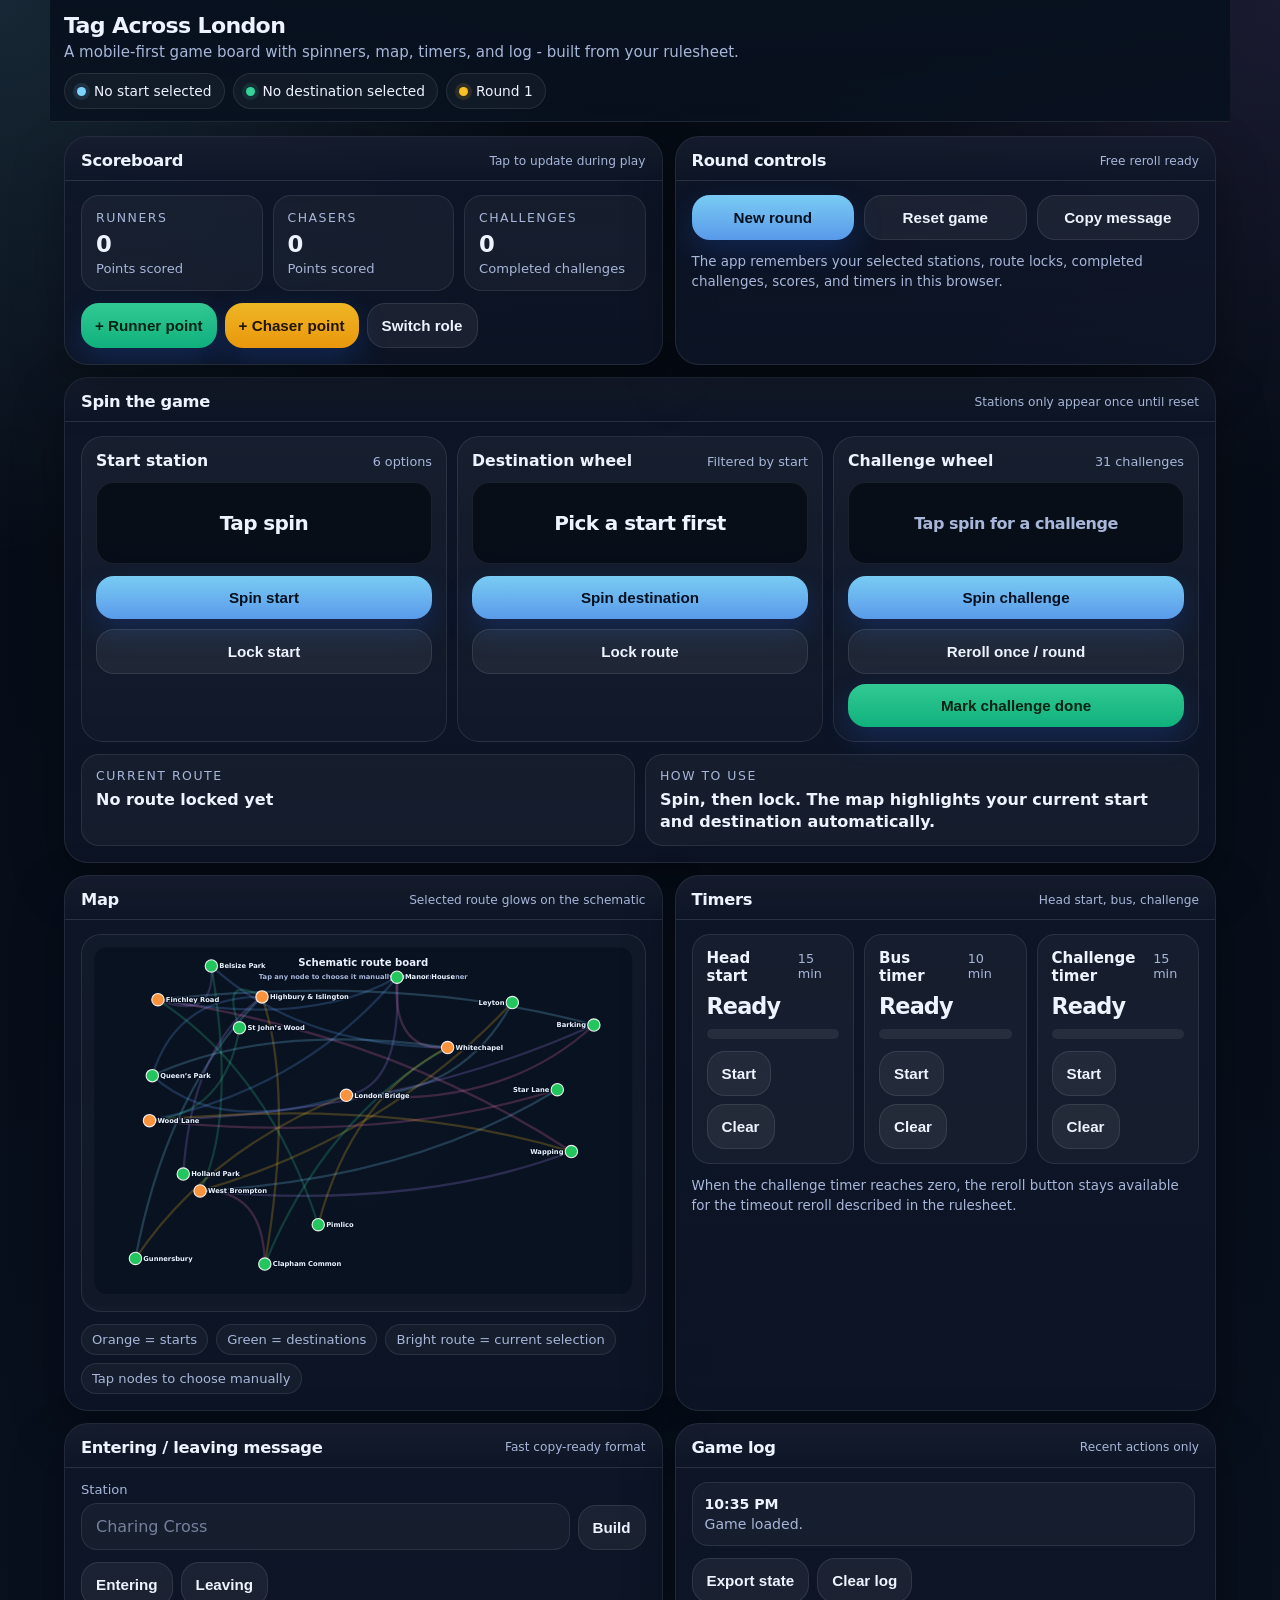
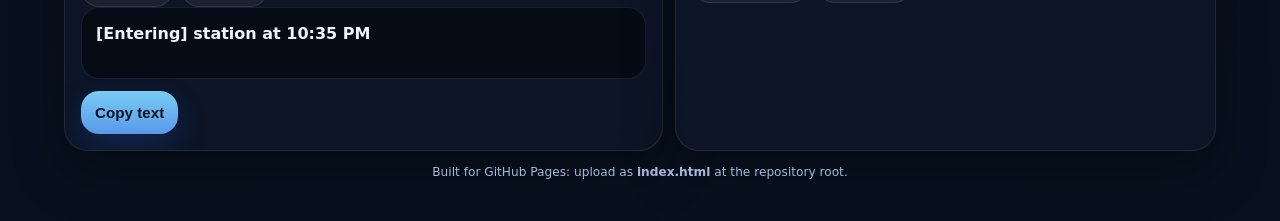
==== index.html @ de394369 "Add files via upload" ====
<!DOCTYPE html>
<html lang="en">
<head>
  <meta charset="UTF-8" />
  <meta name="viewport" content="width=device-width, initial-scale=1, viewport-fit=cover" />
  <meta name="theme-color" content="#0b1220" />
  <link rel="manifest" href="manifest.json" />
  <title>Tag Across London</title>
  <style>
    :root {
      --bg: #08111f;
      --panel: rgba(14, 22, 40, 0.88);
      --panel-2: rgba(18, 29, 52, 0.94);
      --line: rgba(255,255,255,0.09);
      --text: #eef4ff;
      --muted: #a7b6d9;
      --accent: #7dd3fc;
      --accent-2: #a78bfa;
      --good: #34d399;
      --warn: #fbbf24;
      --bad: #fb7185;
      --shadow: 0 20px 50px rgba(0,0,0,0.35);
      --radius: 24px;
    }
    * { box-sizing: border-box; }
    html, body { margin: 0; padding: 0; background:
      radial-gradient(circle at top left, rgba(125,211,252,0.14), transparent 25%),
      radial-gradient(circle at top right, rgba(167,139,250,0.12), transparent 22%),
      linear-gradient(180deg, #060b14 0%, #08111f 100%);
      color: var(--text); font-family: Inter, ui-sans-serif, system-ui, -apple-system, BlinkMacSystemFont, "Segoe UI", sans-serif;
      min-height: 100%; }
    body { -webkit-font-smoothing: antialiased; text-rendering: optimizeLegibility; }
    .wrap { max-width: 1180px; margin: 0 auto; padding: 16px 14px 42px; }
    .hero {
      position: sticky; top: 0; z-index: 30;
      margin: -16px -14px 14px; padding: 14px 14px 12px;
      background: linear-gradient(180deg, rgba(8,17,31,0.98) 0%, rgba(8,17,31,0.9) 100%);
      backdrop-filter: blur(18px);
      border-bottom: 1px solid var(--line);
    }
    .titleRow { display: flex; align-items: flex-start; justify-content: space-between; gap: 12px; }
    h1 { margin: 0; font-size: 1.38rem; line-height: 1.05; letter-spacing: -0.03em; }
    .sub { margin: 6px 0 0; color: var(--muted); font-size: 0.94rem; }
    .pillRow { display: flex; gap: 8px; flex-wrap: wrap; margin-top: 12px; }
    .pill {
      display: inline-flex; align-items: center; gap: 8px; padding: 9px 12px;
      border: 1px solid var(--line); border-radius: 999px; background: rgba(255,255,255,0.04);
      color: var(--text); font-size: 0.86rem;
    }
    .dot { width: 9px; height: 9px; border-radius: 50%; background: var(--accent); box-shadow: 0 0 0 4px rgba(125,211,252,0.12); }
    .gridTop { display: grid; grid-template-columns: 1.05fr 0.95fr; gap: 12px; margin-bottom: 12px; }
    @media (max-width: 900px) { .gridTop, .gridMain { grid-template-columns: 1fr; } .hero { position: relative; } }
    .card {
      border: 1px solid var(--line); background: linear-gradient(180deg, rgba(14,22,40,0.92), rgba(14,22,40,0.78));
      box-shadow: var(--shadow); border-radius: var(--radius); overflow: hidden;
    }
    .cardHead {
      padding: 14px 16px 10px; border-bottom: 1px solid var(--line);
      display: flex; align-items: center; justify-content: space-between; gap: 10px;
      background: linear-gradient(180deg, rgba(255,255,255,0.03), transparent);
    }
    .cardHead h2 { margin: 0; font-size: 1.02rem; letter-spacing: -0.02em; }
    .cardBody { padding: 14px 16px 16px; }
    .stats { display: grid; grid-template-columns: repeat(3, 1fr); gap: 10px; }
    .stat {
      padding: 14px; border-radius: 18px; background: rgba(255,255,255,0.04); border: 1px solid var(--line);
    }
    .stat .label { color: var(--muted); font-size: 0.78rem; text-transform: uppercase; letter-spacing: 0.12em; }
    .stat .value { font-size: 1.42rem; font-weight: 800; margin-top: 6px; letter-spacing: -0.03em; }
    .stat .small { margin-top: 4px; color: var(--muted); font-size: 0.82rem; }
    .controls { display: grid; grid-template-columns: repeat(3, 1fr); gap: 10px; }
    @media (max-width: 650px) { .controls, .stats { grid-template-columns: 1fr; } }
    .btn {
      appearance: none; border: 0; border-radius: 18px; padding: 13px 14px; cursor: pointer;
      background: linear-gradient(180deg, rgba(125,211,252,0.96), rgba(96,165,250,0.92));
      color: #04101f; font-weight: 800; font-size: 0.95rem; box-shadow: 0 12px 30px rgba(37,99,235,0.22);
    }
    .btn.secondary { background: rgba(255,255,255,0.06); color: var(--text); border: 1px solid var(--line); box-shadow: none; }
    .btn.good { background: linear-gradient(180deg, rgba(52,211,153,0.95), rgba(16,185,129,0.95)); color: #022215; }
    .btn.warn { background: linear-gradient(180deg, rgba(251,191,36,0.95), rgba(245,158,11,0.95)); color: #221500; }
    .btn:disabled { opacity: 0.48; cursor: not-allowed; }
    .spinGrid { display: grid; grid-template-columns: repeat(3, 1fr); gap: 10px; }
    @media (max-width: 950px) { .spinGrid { grid-template-columns: 1fr; } }
    .spinBox {
      border-radius: 22px; padding: 14px; background: linear-gradient(180deg, rgba(255,255,255,0.045), rgba(255,255,255,0.02));
      border: 1px solid var(--line); min-height: 214px; display: flex; flex-direction: column; gap: 12px;
    }
    .spinHeader { display: flex; justify-content: space-between; align-items: baseline; gap: 10px; }
    .spinHeader strong { font-size: 0.98rem; }
    .spinHeader span { color: var(--muted); font-size: 0.8rem; }
    .result {
      min-height: 82px; display: flex; align-items: center; justify-content: center; text-align: center; padding: 18px 12px;
      border-radius: 18px; background: rgba(6,11,20,0.82); border: 1px solid rgba(255,255,255,0.08);
      font-size: 1.25rem; font-weight: 900; letter-spacing: -0.03em;
    }
    .result.small { font-size: 1rem; font-weight: 700; color: var(--muted); }
    .stack { display: grid; gap: 10px; }
    .mini { font-size: 0.84rem; color: var(--muted); line-height: 1.45; }
    .mapWrap {
      overflow: auto; border-radius: 20px; border: 1px solid var(--line);
      background: radial-gradient(circle at center, rgba(125,211,252,0.08), transparent 45%), rgba(255,255,255,0.03);
    }
    .mapInner { min-width: 100%; width: 100%; }
    .legend { display: flex; flex-wrap: wrap; gap: 8px; margin-top: 12px; }
    .legend .tag { padding: 7px 10px; border-radius: 999px; border: 1px solid var(--line); background: rgba(255,255,255,0.04); font-size: 0.82rem; color: var(--muted); }
    .routeInfo {
      display: grid; grid-template-columns: 1fr 1fr; gap: 10px; margin-top: 12px;
    }
    .routeCard {
      padding: 13px 14px; border-radius: 18px; background: rgba(255,255,255,0.04); border: 1px solid var(--line);
    }
    .routeCard .label { color: var(--muted); font-size: 0.78rem; text-transform: uppercase; letter-spacing: 0.12em; }
    .routeCard .value { margin-top: 6px; font-size: 1rem; font-weight: 750; line-height: 1.35; }
    .timerGrid { display: grid; grid-template-columns: repeat(3, 1fr); gap: 10px; }
    @media (max-width: 720px) { .timerGrid { grid-template-columns: 1fr; } .routeInfo { grid-template-columns: 1fr; } }
    .timer {
      padding: 14px; border-radius: 18px; border: 1px solid var(--line); background: rgba(255,255,255,0.04);
    }
    .timer .name { display: flex; justify-content: space-between; gap: 8px; align-items: baseline; }
    .timer .name strong { font-size: 0.94rem; }
    .timer .name span { color: var(--muted); font-size: 0.8rem; }
    .time { margin-top: 8px; font-size: 1.4rem; font-weight: 900; letter-spacing: -0.04em; }
    .bar { margin-top: 10px; height: 10px; border-radius: 999px; background: rgba(255,255,255,0.07); overflow: hidden; }
    .bar > i { display: block; height: 100%; width: 0%; background: linear-gradient(90deg, var(--accent), var(--accent-2)); border-radius: 999px; }
    .formRow { display: grid; grid-template-columns: 1fr auto; gap: 8px; align-items: end; }
    .field { display: grid; gap: 6px; }
    .field label { color: var(--muted); font-size: 0.82rem; }
    input, select {
      width: 100%; border-radius: 16px; border: 1px solid var(--line); background: rgba(255,255,255,0.04); color: var(--text);
      padding: 13px 14px; font: inherit; outline: none;
    }
    input::placeholder { color: rgba(167,182,217,0.65); }
    .msgBox {
      border-radius: 18px; background: rgba(6,11,20,0.82); border: 1px solid rgba(255,255,255,0.08);
      padding: 14px; min-height: 72px; font-weight: 700; line-height: 1.5;
    }
    .log {
      display: grid; gap: 8px; max-height: 280px; overflow: auto; padding-right: 4px;
    }
    .logItem {
      border-radius: 16px; background: rgba(255,255,255,0.04); border: 1px solid var(--line); padding: 11px 12px;
      color: var(--muted); font-size: 0.88rem; line-height: 1.45;
    }
    .logItem strong { color: var(--text); }
    .footerBtns { display:flex; gap: 8px; flex-wrap: wrap; margin-top: 12px; }
    .tiny { font-size: 0.76rem; color: var(--muted); }
    .shake { animation: shake 0.3s ease; }
    @keyframes shake {
      0% { transform: translateX(0); }
      25% { transform: translateX(-3px); }
      50% { transform: translateX(3px); }
      75% { transform: translateX(-2px); }
      100% { transform: translateX(0); }
    }
    .pulse { animation: pulse 1s ease-in-out infinite; }
    @keyframes pulse {
      0%,100% { filter: brightness(1); }
      50% { filter: brightness(1.18); }
    }
    .routesvg text { font-size: 12px; font-weight: 800; fill: #eaf2ff; paint-order: stroke; stroke: rgba(8,17,31,0.9); stroke-width: 4px; }
    .routesvg .route { fill: none; stroke-width: 4; stroke-linecap: round; opacity: 0.22; }
    .routesvg .route.active { opacity: 1; stroke-width: 7; }
    .routesvg .node { stroke: rgba(255,255,255,0.9); stroke-width: 2; }
    .routesvg .node.start { fill: #fb923c; }
    .routesvg .node.dest { fill: #22c55e; }
    .routesvg .node.selected { stroke: #fff; stroke-width: 4; }
    .routesvg .titleBand { fill: rgba(8,17,31,0.85); }
  </style>
</head>
<body>
  <div class="wrap">
    <header class="hero">
      <div class="titleRow">
        <div>
          <h1>Tag Across London</h1>
          <p class="sub">A mobile-first game board with spinners, map, timers, and log - built from your rulesheet.</p>
        </div>
        <button class="btn secondary" id="installBtn" style="display:none;">Install</button>
      </div>
      <div class="pillRow">
        <div class="pill"><span class="dot"></span><span id="pillStart">No start selected</span></div>
        <div class="pill"><span class="dot" style="background: var(--good); box-shadow: 0 0 0 4px rgba(52,211,153,0.12);"></span><span id="pillDest">No destination selected</span></div>
        <div class="pill"><span class="dot" style="background: var(--warn); box-shadow: 0 0 0 4px rgba(251,191,36,0.12);"></span><span id="pillRound">Round 1</span></div>
      </div>
    </header>

    <section class="gridTop">
      <div class="card">
        <div class="cardHead">
          <h2>Scoreboard</h2>
          <span class="tiny">Tap to update during play</span>
        </div>
        <div class="cardBody">
          <div class="stats">
            <div class="stat">
              <div class="label">Runners</div>
              <div class="value" id="runnersScore">0</div>
              <div class="small">Points scored</div>
            </div>
            <div class="stat">
              <div class="label">Chasers</div>
              <div class="value" id="chasersScore">0</div>
              <div class="small">Points scored</div>
            </div>
            <div class="stat">
              <div class="label">Challenges</div>
              <div class="value" id="challengeCount">0</div>
              <div class="small">Completed challenges</div>
            </div>
          </div>
          <div class="footerBtns">
            <button class="btn good" onclick="addPoint('runners')">+ Runner point</button>
            <button class="btn warn" onclick="addPoint('chasers')">+ Chaser point</button>
            <button class="btn secondary" onclick="toggleRole()">Switch role</button>
          </div>
        </div>
      </div>

      <div class="card">
        <div class="cardHead">
          <h2>Round controls</h2>
          <span class="tiny" id="rerollBadge">Free reroll ready</span>
        </div>
        <div class="cardBody">
          <div class="controls">
            <button class="btn" onclick="newRound()">New round</button>
            <button class="btn secondary" onclick="resetGame()">Reset game</button>
            <button class="btn secondary" onclick="copyMessages()">Copy message</button>
          </div>
          <p class="mini" style="margin:12px 0 0;">The app remembers your selected stations, route locks, completed challenges, scores, and timers in this browser.</p>
        </div>
      </div>
    </section>

    <section class="card" style="margin-bottom:12px;">
      <div class="cardHead">
        <h2>Spin the game</h2>
        <span class="tiny">Stations only appear once until reset</span>
      </div>
      <div class="cardBody">
        <div class="spinGrid">
          <div class="spinBox">
            <div class="spinHeader"><strong>Start station</strong><span>6 options</span></div>
            <div class="result" id="startResult">Tap spin</div>
            <div class="stack">
              <button class="btn" onclick="spinStart()">Spin start</button>
              <button class="btn secondary" onclick="lockStart()">Lock start</button>
            </div>
          </div>
          <div class="spinBox">
            <div class="spinHeader"><strong>Destination wheel</strong><span>Filtered by start</span></div>
            <div class="result" id="destResult">Pick a start first</div>
            <div class="stack">
              <button class="btn" onclick="spinDestination()">Spin destination</button>
              <button class="btn secondary" onclick="lockRoute()">Lock route</button>
            </div>
          </div>
          <div class="spinBox">
            <div class="spinHeader"><strong>Challenge wheel</strong><span>31 challenges</span></div>
            <div class="result small" id="challengeResult">Tap spin for a challenge</div>
            <div class="stack">
              <button class="btn" onclick="spinChallenge()">Spin challenge</button>
              <button class="btn secondary" onclick="rerollChallenge()">Reroll once / round</button>
              <button class="btn good" onclick="completeChallenge()">Mark challenge done</button>
            </div>
          </div>
        </div>
        <div class="routeInfo">
          <div class="routeCard">
            <div class="label">Current route</div>
            <div class="value" id="routeSummary">No route locked yet</div>
          </div>
          <div class="routeCard">
            <div class="label">How to use</div>
            <div class="value">Spin, then lock. The map highlights your current start and destination automatically.</div>
          </div>
        </div>
      </div>
    </section>

    <section class="gridTop gridMain">
      <div class="card">
        <div class="cardHead">
          <h2>Map</h2>
          <span class="tiny">Selected route glows on the schematic</span>
        </div>
        <div class="cardBody">
          <div class="mapWrap">
            <div class="mapInner">
              <svg class="routesvg" id="mapSvg" viewBox="0 0 1000 660" width="100%" height="auto" role="img" aria-label="Schematic route map"></svg>
            </div>
          </div>
          <div class="legend">
            <div class="tag">Orange = starts</div>
            <div class="tag">Green = destinations</div>
            <div class="tag">Bright route = current selection</div>
            <div class="tag">Tap nodes to choose manually</div>
          </div>
        </div>
      </div>

      <div class="card">
        <div class="cardHead">
          <h2>Timers</h2>
          <span class="tiny">Head start, bus, challenge</span>
        </div>
        <div class="cardBody">
          <div class="timerGrid">
            <div class="timer">
              <div class="name"><strong>Head start</strong><span>15 min</span></div>
              <div class="time" id="headTimer">Ready</div>
              <div class="bar"><i id="headBar"></i></div>
              <div class="footerBtns">
                <button class="btn secondary" onclick="startTimer('head', 15)">Start</button>
                <button class="btn secondary" onclick="clearTimer('head')">Clear</button>
              </div>
            </div>
            <div class="timer">
              <div class="name"><strong>Bus timer</strong><span>10 min</span></div>
              <div class="time" id="busTimer">Ready</div>
              <div class="bar"><i id="busBar"></i></div>
              <div class="footerBtns">
                <button class="btn secondary" onclick="startTimer('bus', 10)">Start</button>
                <button class="btn secondary" onclick="clearTimer('bus')">Clear</button>
              </div>
            </div>
            <div class="timer">
              <div class="name"><strong>Challenge timer</strong><span>15 min</span></div>
              <div class="time" id="challengeTimer">Ready</div>
              <div class="bar"><i id="challengeBar"></i></div>
              <div class="footerBtns">
                <button class="btn secondary" onclick="startTimer('challenge', 15)">Start</button>
                <button class="btn secondary" onclick="clearTimer('challenge')">Clear</button>
              </div>
            </div>
          </div>
          <p class="mini" style="margin:12px 0 0;">When the challenge timer reaches zero, the reroll button stays available for the timeout reroll described in the rulesheet.</p>
        </div>
      </div>
    </section>

    <section class="gridTop gridMain">
      <div class="card">
        <div class="cardHead">
          <h2>Entering / leaving message</h2>
          <span class="tiny">Fast copy-ready format</span>
        </div>
        <div class="cardBody">
          <div class="formRow">
            <div class="field">
              <label for="msgStation">Station</label>
              <input id="msgStation" list="stationList" placeholder="Charing Cross" />
            </div>
            <button class="btn secondary" onclick="buildMessage()">Build</button>
          </div>
          <datalist id="stationList"><option value="Finchley Road"></option><option value="Highbury & Islington"></option><option value="London Bridge"></option><option value="West Brompton"></option><option value="Whitechapel"></option><option value="Wood Lane"></option><option value="Barking"></option><option value="Belsize Park"></option><option value="Clapham Common"></option><option value="Gunnersbury"></option><option value="Holland Park"></option><option value="Leyton"></option><option value="Manor House"></option><option value="Pimlico"></option><option value="Queen’s Park"></option><option value="St John’s Wood"></option><option value="Star Lane"></option><option value="Wapping"></option></datalist>
          <div class="footerBtns">
            <button class="btn secondary" onclick="setMsgMode('Entering')">Entering</button>
            <button class="btn secondary" onclick="setMsgMode('Leaving')">Leaving</button>
          </div>
          <div class="msgBox" id="messagePreview">[Entering/Leaving] [station] at [time]</div>
          <div class="footerBtns">
            <button class="btn" onclick="copyMessageText()">Copy text</button>
          </div>
        </div>
      </div>

      <div class="card">
        <div class="cardHead">
          <h2>Game log</h2>
          <span class="tiny">Recent actions only</span>
        </div>
        <div class="cardBody">
          <div class="log" id="log"></div>
          <div class="footerBtns">
            <button class="btn secondary" onclick="exportState()">Export state</button>
            <button class="btn secondary" onclick="clearLog()">Clear log</button>
          </div>
        </div>
      </div>
    </section>

    <p class="tiny" style="margin:14px 4px 0; text-align:center;">Built for GitHub Pages: upload as <strong>index.html</strong> at the repository root.</p>
  </div>

  <script>
    const STARTS = ["Finchley Road", "Highbury & Islington", "London Bridge", "West Brompton", "Whitechapel", "Wood Lane"];
    const DESTINATIONS = ["Barking", "Belsize Park", "Clapham Common", "Gunnersbury", "Holland Park", "Leyton", "Manor House", "Pimlico", "Queen\u2019s Park", "St John\u2019s Wood", "Star Lane", "Wapping"];
    const ROUTES = {"Finchley Road": ["Barking", "Belsize Park", "Manor House", "Pimlico", "Wapping"], "Highbury & Islington": ["Clapham Common", "Gunnersbury", "Holland Park", "Queen\u2019s Park", "St John\u2019s Wood"], "London Bridge": ["Barking", "Gunnersbury", "Leyton", "Manor House", "Queen\u2019s Park"], "West Brompton": ["Belsize Park", "Clapham Common", "Leyton", "Star Lane", "Wapping"], "Whitechapel": ["Belsize Park", "Clapham Common", "Manor House", "Pimlico", "Queen\u2019s Park"], "Wood Lane": ["Barking", "Manor House", "St John\u2019s Wood", "Star Lane", "Wapping"]};
    const CHALLENGES = ["Touch a church", "Touch a bank", "Lie on the ground for 30 seconds", "Acronym sentence using your last station", "Wait for 2 minutes", "Buy something with a Union Jack on it", "Take the bus to another station", "Buy and wear a hat", "Go to a charity shop", "Find a public toilet and touch the entrance", "Call your number neighbour(s)", "Stand inside a telephone booth", "Touch real grass", "Reach the nearest street beginning with A, B, or C", "Stand on a bridge", "Sit in a park for 2 minutes", "Find a coin on the ground", "Pick litter for 60 seconds", "Find a folded paper tube map and touch it", "Say five sincere things you enjoyed today", "Draw the station entrance you just left", "Draw your opponents without reference", "Pour water over your head", "Find a vendor that sells Wii games", "Buy a gift for one of the chasers", "Film a bird", "Drink tea", "Read an advertisement out loud", "Take a memorable picture", "Buy and post a postcard", "Donate to charity"];
    const POS = {"Finchley Road": [135, 115], "Highbury & Islington": [320, 110], "London Bridge": [470, 285], "West Brompton": [210, 455], "Whitechapel": [650, 200], "Wood Lane": [120, 330], "Barking": [910, 160], "Belsize Park": [230, 55], "Clapham Common": [325, 585], "Gunnersbury": [95, 575], "Holland Park": [180, 425], "Leyton": [765, 120], "Manor House": [560, 75], "Pimlico": [420, 515], "Queen\u2019s Park": [125, 250], "St John\u2019s Wood": [280, 165], "Star Lane": [845, 275], "Wapping": [870, 385]};
    const PATHS = [{"start": "Finchley Road", "dest": "Barking", "d": "M 135 115 Q 577.5 67.5 910 160"}, {"start": "Finchley Road", "dest": "Belsize Park", "d": "M 135 115 Q 237.5 155.0 230 55"}, {"start": "Finchley Road", "dest": "Manor House", "d": "M 135 115 Q 402.5 165.0 560 75"}, {"start": "Finchley Road", "dest": "Pimlico", "d": "M 135 115 Q 332.5 245.0 420 515"}, {"start": "Finchley Road", "dest": "Wapping", "d": "M 135 115 Q 557.5 180.0 870 385"}, {"start": "Highbury & Islington", "dest": "Clapham Common", "d": "M 320 110 Q 377.5 277.5 325 585"}, {"start": "Highbury & Islington", "dest": "Gunnersbury", "d": "M 320 110 Q 152.5 272.5 95 575"}, {"start": "Highbury & Islington", "dest": "Holland Park", "d": "M 320 110 Q 195.0 197.5 180 425"}, {"start": "Highbury & Islington", "dest": "Queen\u2019s Park", "d": "M 320 110 Q 167.5 110.0 125 250"}, {"start": "Highbury & Islington", "dest": "St John\u2019s Wood", "d": "M 320 110 Q 245.0 67.5 280 165"}, {"start": "London Bridge", "dest": "Barking", "d": "M 470 285 Q 745.0 312.5 910 160"}, {"start": "London Bridge", "dest": "Gunnersbury", "d": "M 470 285 Q 227.5 380.0 95 575"}, {"start": "London Bridge", "dest": "Leyton", "d": "M 470 285 Q 672.5 292.5 765 120"}, {"start": "London Bridge", "dest": "Manor House", "d": "M 470 285 Q 570.0 270.0 560 75"}, {"start": "London Bridge", "dest": "Queen\u2019s Park", "d": "M 470 285 Q 242.5 357.5 125 250"}, {"start": "West Brompton", "dest": "Belsize Park", "d": "M 210 455 Q 275.0 325.0 230 55"}, {"start": "West Brompton", "dest": "Clapham Common", "d": "M 210 455 Q 322.5 450.0 325 585"}, {"start": "West Brompton", "dest": "Leyton", "d": "M 210 455 Q 542.5 357.5 765 120"}, {"start": "West Brompton", "dest": "Star Lane", "d": "M 210 455 Q 582.5 435.0 845 275"}, {"start": "West Brompton", "dest": "Wapping", "d": "M 210 455 Q 595.0 490.0 870 385"}, {"start": "Whitechapel", "dest": "Belsize Park", "d": "M 650 200 Q 385.0 197.5 230 55"}, {"start": "Whitechapel", "dest": "Clapham Common", "d": "M 650 200 Q 432.5 322.5 325 585"}, {"start": "Whitechapel", "dest": "Manor House", "d": "M 650 200 Q 550.0 207.5 560 75"}, {"start": "Whitechapel", "dest": "Pimlico", "d": "M 650 200 Q 480.0 287.5 420 515"}, {"start": "Whitechapel", "dest": "Queen\u2019s Park", "d": "M 650 200 Q 332.5 155.0 125 250"}, {"start": "Wood Lane", "dest": "Barking", "d": "M 120 330 Q 570.0 315.0 910 160"}, {"start": "Wood Lane", "dest": "Manor House", "d": "M 120 330 Q 395.0 272.5 560 75"}, {"start": "Wood Lane", "dest": "St John\u2019s Wood", "d": "M 120 330 Q 255.0 317.5 280 165"}, {"start": "Wood Lane", "dest": "Star Lane", "d": "M 120 330 Q 537.5 372.5 845 275"}, {"start": "Wood Lane", "dest": "Wapping", "d": "M 120 330 Q 550.0 287.5 870 385"}];

    const SAVE_KEY = "tag-across-london-mobile-v1";
    const state = {
      start: null,
      dest: null,
      currentChallenge: null,
      lockedRoute: null,
      score: { runners: 0, chasers: 0 },
      challengesCompleted: [],
      usedStarts: [],
      usedDests: [],
      round: 1,
      role: "Runners",
      rerollAvailable: true,
      msgMode: "Entering",
      timers: {
        head: null,
        bus: null,
        challenge: null
      },
      log: []
    };

    const $ = (id) => document.getElementById(id);
    const fmt = (n) => n < 10 ? "0" + n : String(n);

    function save() {
      localStorage.setItem(SAVE_KEY, JSON.stringify(state));
    }

    function load() {
      const raw = localStorage.getItem(SAVE_KEY);
      if (!raw) return;
      try {
        const saved = JSON.parse(raw);
        Object.assign(state, saved);
        state.score = saved.score || state.score;
        state.timers = Object.assign({ head: null, bus: null, challenge: null }, saved.timers || {});
        state.challengesCompleted = saved.challengesCompleted || [];
        state.usedStarts = saved.usedStarts || [];
        state.usedDests = saved.usedDests || [];
        state.log = saved.log || [];
      } catch (e) {
        console.warn("Could not load saved game", e);
      }
    }

    function addLog(text) {
      state.log.unshift({ at: new Date().toISOString(), text });
      state.log = state.log.slice(0, 30);
      save();
      renderLog();
    }

    function randChoice(arr) {
      return arr[Math.floor(Math.random() * arr.length)];
    }

    function spinDisplay(el, choices, finalValue, speed = 48, ticks = 20) {
      let i = 0;
      el.classList.remove("shake");
      el.classList.add("pulse");
      const interval = setInterval(() => {
        el.textContent = choices[i % choices.length];
        i++;
      }, speed);
      setTimeout(() => {
        clearInterval(interval);
        el.textContent = finalValue;
        el.classList.remove("pulse");
        el.classList.add("shake");
        setTimeout(() => el.classList.remove("shake"), 320);
      }, speed * ticks);
    }

    function availableStarts() {
      return STARTS.filter(s => !state.usedStarts.includes(s));
    }

    function availableDests() {
      const pool = state.start ? ROUTES[state.start] : DESTINATIONS;
      return pool.filter(d => !state.usedDests.includes(d));
    }

    function availableChallenges() {
      return CHALLENGES.filter(c => !state.challengesCompleted.includes(c));
    }

    function spinStart() {
      const pool = availableStarts();
      if (!pool.length) {
        state.usedStarts = [];
        addLog("Start pool refreshed.");
        return spinStart();
      }
      const choice = randChoice(pool);
      state.start = choice;
      state.dest = null;
      state.lockedRoute = null;
      spinDisplay($("startResult"), pool, choice);
      $("destResult").textContent = "Spin a destination";
      addLog(`Spun start: ${choice}`);
      save(); renderAll();
    }

    function spinDestination() {
      if (!state.start) {
        $("destResult").textContent = "Spin a start first";
        return;
      }
      const pool = availableDests();
      if (!pool.length) {
        addLog(`No unused destinations left for ${state.start}; refreshing destination pool.`);
        state.usedDests = [];
        return spinDestination();
      }
      const choice = randChoice(pool);
      state.dest = choice;
      state.lockedRoute = null;
      spinDisplay($("destResult"), pool, choice);
      addLog(`Spun destination for ${state.start}: ${choice}`);
      save(); renderAll();
    }

    function lockRoute() {
      if (!state.start || !state.dest) {
        addLog("Tried to lock a route before both stations were selected.");
        return;
      }
      if (!state.usedStarts.includes(state.start)) state.usedStarts.push(state.start);
      if (!state.usedDests.includes(state.dest)) state.usedDests.push(state.dest);
      state.lockedRoute = { start: state.start, dest: state.dest };
      addLog(`Locked route: ${state.start} -> ${state.dest}`);
      save(); renderAll();
    }

    function lockStart() {
      if (!state.start) return;
      if (!state.usedStarts.includes(state.start)) state.usedStarts.push(state.start);
      addLog(`Locked start: ${state.start}`);
      save(); renderAll();
    }

    function spinChallenge(opts = {}) {
      const reroll = !!opts.reroll;
      const timeout = !!opts.timeout;
      const pool = availableChallenges();
      if (!pool.length) {
        state.challengesCompleted = [];
        addLog("Challenge pool refreshed.");
        return spinChallenge(opts);
      }
      if (reroll && !state.rerollAvailable && !timeout) {
        addLog("Free reroll already used this round.");
        return;
      }
      if (reroll && !timeout) state.rerollAvailable = false;
      const choice = randChoice(pool);
      state.currentChallenge = choice;
      spinDisplay($("challengeResult"), pool, choice, 42, 24);
      addLog(`${timeout ? "Timeout reroll" : reroll ? "Rerolled challenge" : "Spun challenge"}: ${choice}`);
      save(); renderAll();
    }

    function rerollChallenge() {
      if (state.rerollAvailable) {
        spinChallenge({ reroll: true });
        return;
      }
      if (timersDone("challenge")) {
        spinChallenge({ timeout: true });
        return;
      }
      addLog("No reroll available right now.");
    }

    function completeChallenge() {
      if (!state.currentChallenge) {
        addLog("No challenge selected to mark as done.");
        return;
      }
      if (!state.challengesCompleted.includes(state.currentChallenge)) {
        state.challengesCompleted.push(state.currentChallenge);
      }
      addLog(`Completed challenge: ${state.currentChallenge}`);
      state.currentChallenge = null;
      save(); renderAll();
    }

    function addPoint(team) {
      state.score[team] += 1;
      addLog(`${team === "runners" ? "Runner" : "Chaser"} point added.`);
      save(); renderAll();
    }

    function toggleRole() {
      state.role = state.role === "Runners" ? "Chasers" : "Runners";
      addLog(`Role switched to ${state.role}.`);
      save(); renderAll();
    }

    function newRound() {
      state.round += 1;
      state.rerollAvailable = true;
      state.currentChallenge = null;
      state.timers.challenge = null;
      addLog(`Round ${state.round} started. Free reroll restored.`);
      save(); renderAll();
    }

    function resetGame() {
      if (!confirm("Reset the entire game state?")) return;
      localStorage.removeItem(SAVE_KEY);
      location.reload();
    }

    function clearLog() {
      state.log = [];
      save(); renderAll();
    }

    function startTimer(kind, minutes) {
      state.timers[kind] = Date.now() + minutes * 60 * 1000;
      addLog(`${kind} timer started for ${minutes} minutes.`);
      save(); renderAll();
    }

    function clearTimer(kind) {
      state.timers[kind] = null;
      addLog(`${kind} timer cleared.`);
      save(); renderAll();
    }

    function timersDone(kind) {
      const end = state.timers[kind];
      return end && Date.now() >= end;
    }

    function renderTimer(kind, totalMinutes, labelId, barId) {
      const end = state.timers[kind];
      const label = $(labelId);
      const bar = $(barId);
      if (!end) {
        label.textContent = "Ready";
        bar.style.width = "0%";
        return;
      }
      const remainingMs = end - Date.now();
      if (remainingMs <= 0) {
        label.textContent = "00:00";
        bar.style.width = "100%";
        return;
      }
      const totalMs = totalMinutes * 60 * 1000;
      const pct = Math.min(100, 100 - (remainingMs / totalMs) * 100);
      const min = Math.floor(remainingMs / 60000);
      const sec = Math.floor((remainingMs % 60000) / 1000);
      label.textContent = `${fmt(min)}:${fmt(sec)}`;
      bar.style.width = pct.toFixed(1) + "%";
    }

    function buildMessage() {
      const station = $("msgStation").value.trim() || state.start || "station";
      $("messagePreview").textContent = `[${state.msgMode}] ${station} at ${new Date().toLocaleTimeString([], { hour: "2-digit", minute: "2-digit" })}`;
      save();
    }

    function setMsgMode(mode) {
      state.msgMode = mode;
      buildMessage();
      addLog(`Message mode set to ${mode}.`);
    }

    function copyMessageText() {
      const text = $("messagePreview").textContent;
      navigator.clipboard?.writeText(text);
      addLog("Message copied to clipboard.");
    }

    function copyMessages() {
      buildMessage();
      copyMessageText();
    }

    function exportState() {
      const blob = new Blob([JSON.stringify(state, null, 2)], { type: "application/json" });
      const url = URL.createObjectURL(blob);
      const a = document.createElement("a");
      a.href = url;
      a.download = "tag-across-london-state.json";
      a.click();
      URL.revokeObjectURL(url);
      addLog("Exported game state.");
    }

    function clearSelectionIfNeeded() {
      if (state.start && !STARTS.includes(state.start)) state.start = null;
      if (state.dest && !DESTINATIONS.includes(state.dest)) state.dest = null;
    }

    function renderLog() {
      const el = $("log");
      if (!state.log.length) {
        el.innerHTML = '<div class="logItem">No actions yet. Spin a route, start a timer, or mark a challenge done.</div>';
        return;
      }
      el.innerHTML = state.log.map(item => `<div class="logItem"><strong>${new Date(item.at).toLocaleTimeString([], {hour:"2-digit", minute:"2-digit"})}</strong><br>${item.text}</div>`).join("");
    }

    function renderMap() {
      const svg = $("mapSvg");
      const selectedStart = state.start;
      const selectedDest = state.dest;
      const routesHtml = PATHS.map((r, idx) => {
        const active = selectedStart === r.start && selectedDest === r.dest;
        const color = idx % 6 === 0 ? "#7dd3fc" : idx % 6 === 1 ? "#a78bfa" : idx % 6 === 2 ? "#60a5fa" : idx % 6 === 3 ? "#34d399" : idx % 6 === 4 ? "#f472b6" : "#fbbf24";
        return `<path d="${r.d}" class="route ${active ? 'active' : ''}" stroke="${color}" />`;
      }).join("");

      const nodes = Object.entries(POS).map(([name, coords]) => {
        const x = coords[0], y = coords[1];
        const isStart = STARTS.includes(name);
        const isDest = DESTINATIONS.includes(name);
        const selected = name === selectedStart || name === selectedDest;
        const fill = isStart ? "#fb923c" : isDest ? "#22c55e" : "#e5e7eb";
        const cls = `node ${isStart ? 'start' : isDest ? 'dest' : ''} ${selected ? 'selected' : ''}`;
        const textX = x > 700 ? x - 14 : x + 14;
        const textAnchor = x > 700 ? 'end' : 'start';
        const yy = y + 4;
        const safeName = name.replace(/'/g, "\\'");
        return `
          <g class="station" data-name="${name}" style="cursor:pointer" onclick="pickStation('${safeName}')">
            <circle cx="${x}" cy="${y}" r="11" class="${cls}" fill="${fill}" />
            <text x="${textX}" y="${yy}" text-anchor="${textAnchor}">${name}</text>
          </g>`;
      }).join("");

      svg.innerHTML = `
        <rect x="0" y="0" width="1000" height="660" rx="28" fill="rgba(8,17,31,0.18)"></rect>
        <rect x="22" y="22" width="956" height="616" rx="22" class="titleBand"></rect>
        <text x="500" y="55" text-anchor="middle" style="font-size:18px; font-weight:900; fill:#eaf2ff;">Schematic route board</text>
        <text x="500" y="78" text-anchor="middle" style="font-size:12px; font-weight:700; fill:#a7b6d9;">Tap any node to choose it manually, or use the spinner</text>
        ${routesHtml}
        ${nodes}
        ${selectedStart && selectedDest ? `
          <path d="${routePath(selectedStart, selectedDest)}" fill="none" stroke="#ffffff" stroke-width="9" stroke-linecap="round" opacity="0.14"></path>
          <path d="${routePath(selectedStart, selectedDest)}" fill="none" stroke="#f8fafc" stroke-width="6" stroke-linecap="round" opacity="0.95"></path>
        ` : ''}
      `;
    }

    function routePath(start, dest) {
      const sx = POS[start][0], sy = POS[start][1], dx = POS[dest][0], dy = POS[dest][1];
      const mx = (sx + dx) / 2;
      const cx = mx + (dx > sx ? 55 : -55);
      const cy = (sy + dy) / 2 - (dy > sy ? 70 : -70);
      return `M ${sx} ${sy} Q ${cx} ${cy} ${dx} ${dy}`;
    }

    function pickStation(name) {
      if (STARTS.includes(name)) {
        state.start = name; state.dest = null; addLog(`Picked start manually: ${name}`);
      } else if (DESTINATIONS.includes(name)) {
        state.dest = name; addLog(`Picked destination manually: ${name}`);
      }
      save(); renderAll();
    }

    function renderAll() {
      clearSelectionIfNeeded();
      $("runnersScore").textContent = state.score.runners;
      $("chasersScore").textContent = state.score.chasers;
      $("challengeCount").textContent = state.challengesCompleted.length;
      $("pillStart").textContent = state.start ? `Start: ${state.start}` : "No start selected";
      $("pillDest").textContent = state.dest ? `Destination: ${state.dest}` : "No destination selected";
      $("pillRound").textContent = `Round ${state.round}`;
      $("routeSummary").textContent = state.lockedRoute ? `${state.lockedRoute.start} → ${state.lockedRoute.dest}` : state.start && state.dest ? `${state.start} → ${state.dest}` : "No route locked yet";
      $("rerollBadge").textContent = state.rerollAvailable ? "Free reroll ready" : "Free reroll used";
      $("startResult").textContent = state.start || "Tap spin";
      $("destResult").textContent = state.dest || (state.start ? "Spin destination" : "Pick a start first");
      $("challengeResult").textContent = state.currentChallenge || "Tap spin for a challenge";
      renderTimer("head", 15, "headTimer", "headBar");
      renderTimer("bus", 10, "busTimer", "busBar");
      renderTimer("challenge", 15, "challengeTimer", "challengeBar");
      buildMessage();
      renderMap();
      renderLog();
      save();
    }

    load();
    if (!state.log.length) addLog("Game loaded.");
    renderAll();
    setInterval(renderAll, 1000);

    let deferredPrompt = null;
    window.addEventListener('beforeinstallprompt', (e) => {
      e.preventDefault();
      deferredPrompt = e;
      const btn = $("installBtn");
      btn.style.display = "inline-flex";
      btn.onclick = async () => {
        btn.style.display = "none";
        deferredPrompt.prompt();
        await deferredPrompt.userChoice;
        deferredPrompt = null;
      };
    });

    if ('serviceWorker' in navigator) {
      window.addEventListener('load', () => {
        navigator.serviceWorker.register('sw.js').catch(console.warn);
      });
    }
  </script>
</body>
</html>
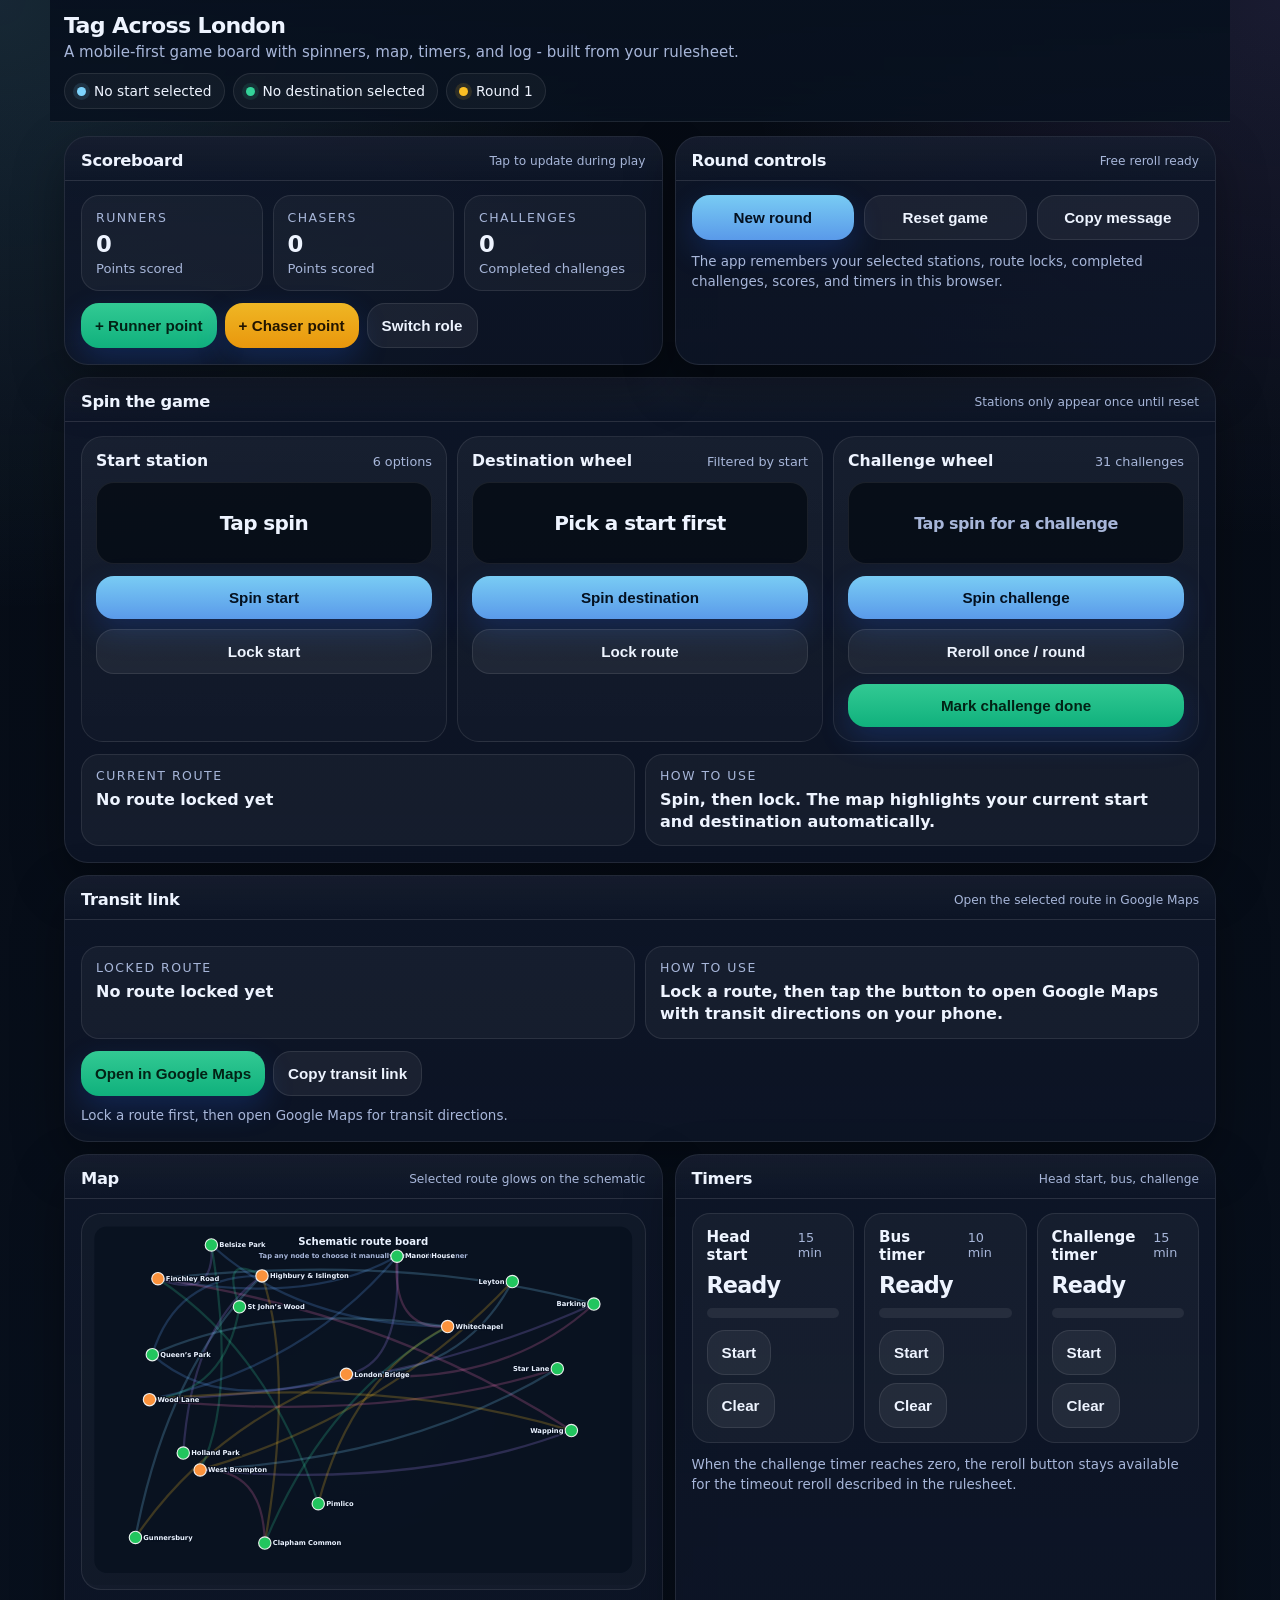
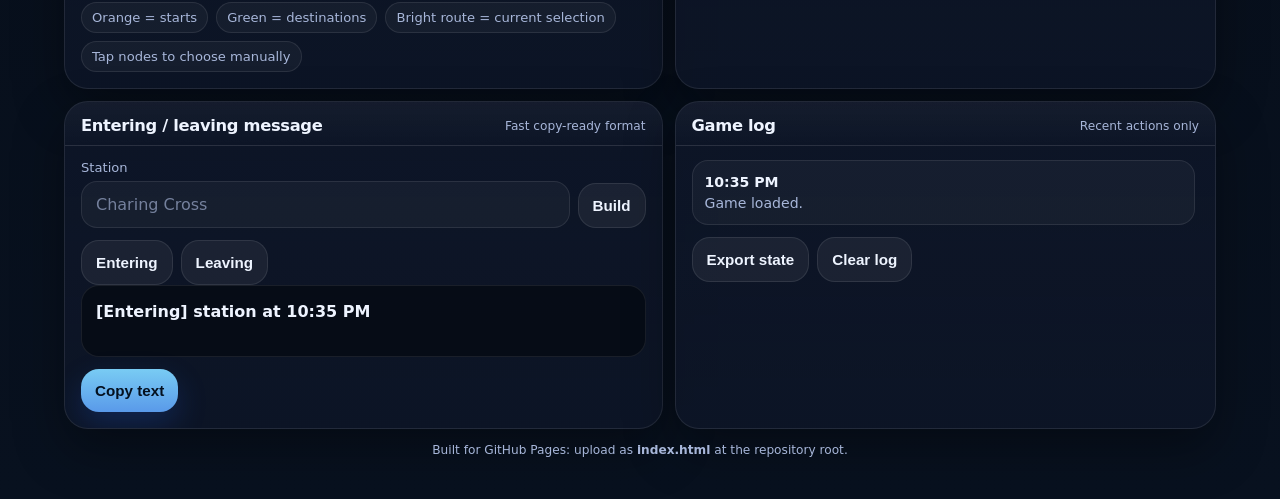
==== commit fa3f51c1: "Add files via upload" ====
--- a/index.html
+++ b/index.html
@@ -165,6 +165,27 @@
     .routesvg .node.dest { fill: #22c55e; }
     .routesvg .node.selected { stroke: #fff; stroke-width: 4; }
     .routesvg .titleBand { fill: rgba(8,17,31,0.85); }
+
+    .mapsGrid { display: grid; grid-template-columns: 1.05fr 0.95fr; gap: 10px; }
+    @media (max-width: 900px) { .mapsGrid { grid-template-columns: 1fr; } }
+    .gmapShell {
+      border-radius: 20px; overflow: hidden; border: 1px solid var(--line);
+      background: rgba(255,255,255,0.04); min-height: 360px;
+    }
+    .gmapCanvas { width: 100%; height: 360px; }
+    .gmapStatus { color: var(--muted); font-size: 0.84rem; line-height: 1.45; margin-top: 10px; }
+    .routeList { display: grid; gap: 10px; max-height: 360px; overflow: auto; padding-right: 2px; }
+    .routeOption {
+      border-radius: 18px; border: 1px solid var(--line); background: rgba(255,255,255,0.04);
+      padding: 12px; display: grid; gap: 10px;
+    }
+    .routeOption.active { outline: 2px solid rgba(125,211,252,0.9); background: rgba(125,211,252,0.12); }
+    .routeOption .top { display:flex; justify-content: space-between; gap: 10px; align-items: baseline; }
+    .routeOption .title { font-weight: 900; }
+    .routeOption .meta { color: var(--muted); font-size: 0.82rem; }
+    .routeOption .detail { color: var(--text); font-size: 0.88rem; line-height: 1.45; }
+    .routeOption .actions { display:flex; gap:8px; flex-wrap:wrap; }
+    .routeOption .actions .btn { padding: 10px 12px; border-radius: 14px; font-size: 0.86rem; }
   </style>
 </head>
 <body>
@@ -275,6 +296,31 @@
             <div class="value">Spin, then lock. The map highlights your current start and destination automatically.</div>
           </div>
         </div>
+      </div>
+    </section>
+
+
+    <section class="card" style="margin-bottom:12px;">
+      <div class="cardHead">
+        <h2>Transit link</h2>
+        <span class="tiny">Open the selected route in Google Maps</span>
+      </div>
+      <div class="cardBody">
+        <div class="routeInfo" style="margin-bottom:12px;">
+          <div class="routeCard">
+            <div class="label">Locked route</div>
+            <div class="value" id="googleTransitSummary">No route locked yet</div>
+          </div>
+          <div class="routeCard">
+            <div class="label">How to use</div>
+            <div class="value">Lock a route, then tap the button to open Google Maps with transit directions on your phone.</div>
+          </div>
+        </div>
+        <div class="footerBtns">
+          <button class="btn good" onclick="openGoogleTransitLink()">Open in Google Maps</button>
+          <button class="btn secondary" onclick="copyGoogleTransitLink()">Copy transit link</button>
+        </div>
+        <div class="gmapStatus" id="googleMapStatus">Lock a route first, then open Google Maps for transit directions.</div>
       </div>
     </section>
 
@@ -524,6 +570,7 @@
       state.lockedRoute = { start: state.start, dest: state.dest };
       addLog(`Locked route: ${state.start} -> ${state.dest}`);
       save(); renderAll();
+      renderTransitLinkCard();
     }
 
     function lockStart() {
@@ -749,7 +796,64 @@
       return `M ${sx} ${sy} Q ${cx} ${cy} ${dx} ${dy}`;
     }
 
+    function googleStationQuery(name) {
+      return `${name}, London, UK`;
+    }
+
+    function googleTransitUrl() {
+      if (!state.lockedRoute) return "";
+      const route = state.lockedRoute;
+      return `https://www.google.com/maps/dir/?api=1&origin=${encodeURIComponent(googleStationQuery(route.start))}&destination=${encodeURIComponent(googleStationQuery(route.dest))}&travelmode=transit`;
+    }
+
+    function setGoogleStatus(text) {
+      const el = $("googleMapStatus");
+      if (el) el.textContent = text;
+    }
+
+    function renderTransitLinkCard() {
+      const summary = $("googleTransitSummary");
+      if (summary) {
+        summary.textContent = state.lockedRoute ? `${state.lockedRoute.start} → ${state.lockedRoute.dest}` : (state.start && state.dest ? `${state.start} → ${state.dest}` : "No route locked yet");
+      }
+      const status = $("googleMapStatus");
+      if (status) {
+        status.textContent = state.lockedRoute
+          ? "Tap the button to open Google Maps transit directions for the locked route."
+          : "Lock a route first, then open Google Maps for transit directions.";
+      }
+    }
+
+    function openGoogleTransitLink() {
+      const url = googleTransitUrl();
+      if (!url) {
+        addLog("Tried to open Google Maps before a route was locked.");
+        renderTransitLinkCard();
+        return;
+      }
+      window.open(url, '_blank', 'noopener,noreferrer');
+      addLog(`Opened Google Maps transit directions for ${state.lockedRoute.start} → ${state.lockedRoute.dest}.`);
+    }
+
+    async function copyGoogleTransitLink() {
+      const url = googleTransitUrl();
+      if (!url) {
+        addLog("Tried to copy a transit link before a route was locked.");
+        renderTransitLinkCard();
+        return;
+      }
+      try {
+        await navigator.clipboard.writeText(url);
+        setGoogleStatus("Transit link copied to clipboard.");
+        addLog("Copied Google Maps transit link.");
+      } catch (err) {
+        console.error(err);
+        setGoogleStatus("Could not copy automatically. Use the Open button instead.");
+      }
+    }
+
     function pickStation(name) {
+
       if (STARTS.includes(name)) {
         state.start = name; state.dest = null; addLog(`Picked start manually: ${name}`);
       } else if (DESTINATIONS.includes(name)) {
@@ -776,6 +880,7 @@
       renderTimer("challenge", 15, "challengeTimer", "challengeBar");
       buildMessage();
       renderMap();
+      renderTransitLinkCard();
       renderLog();
       save();
     }
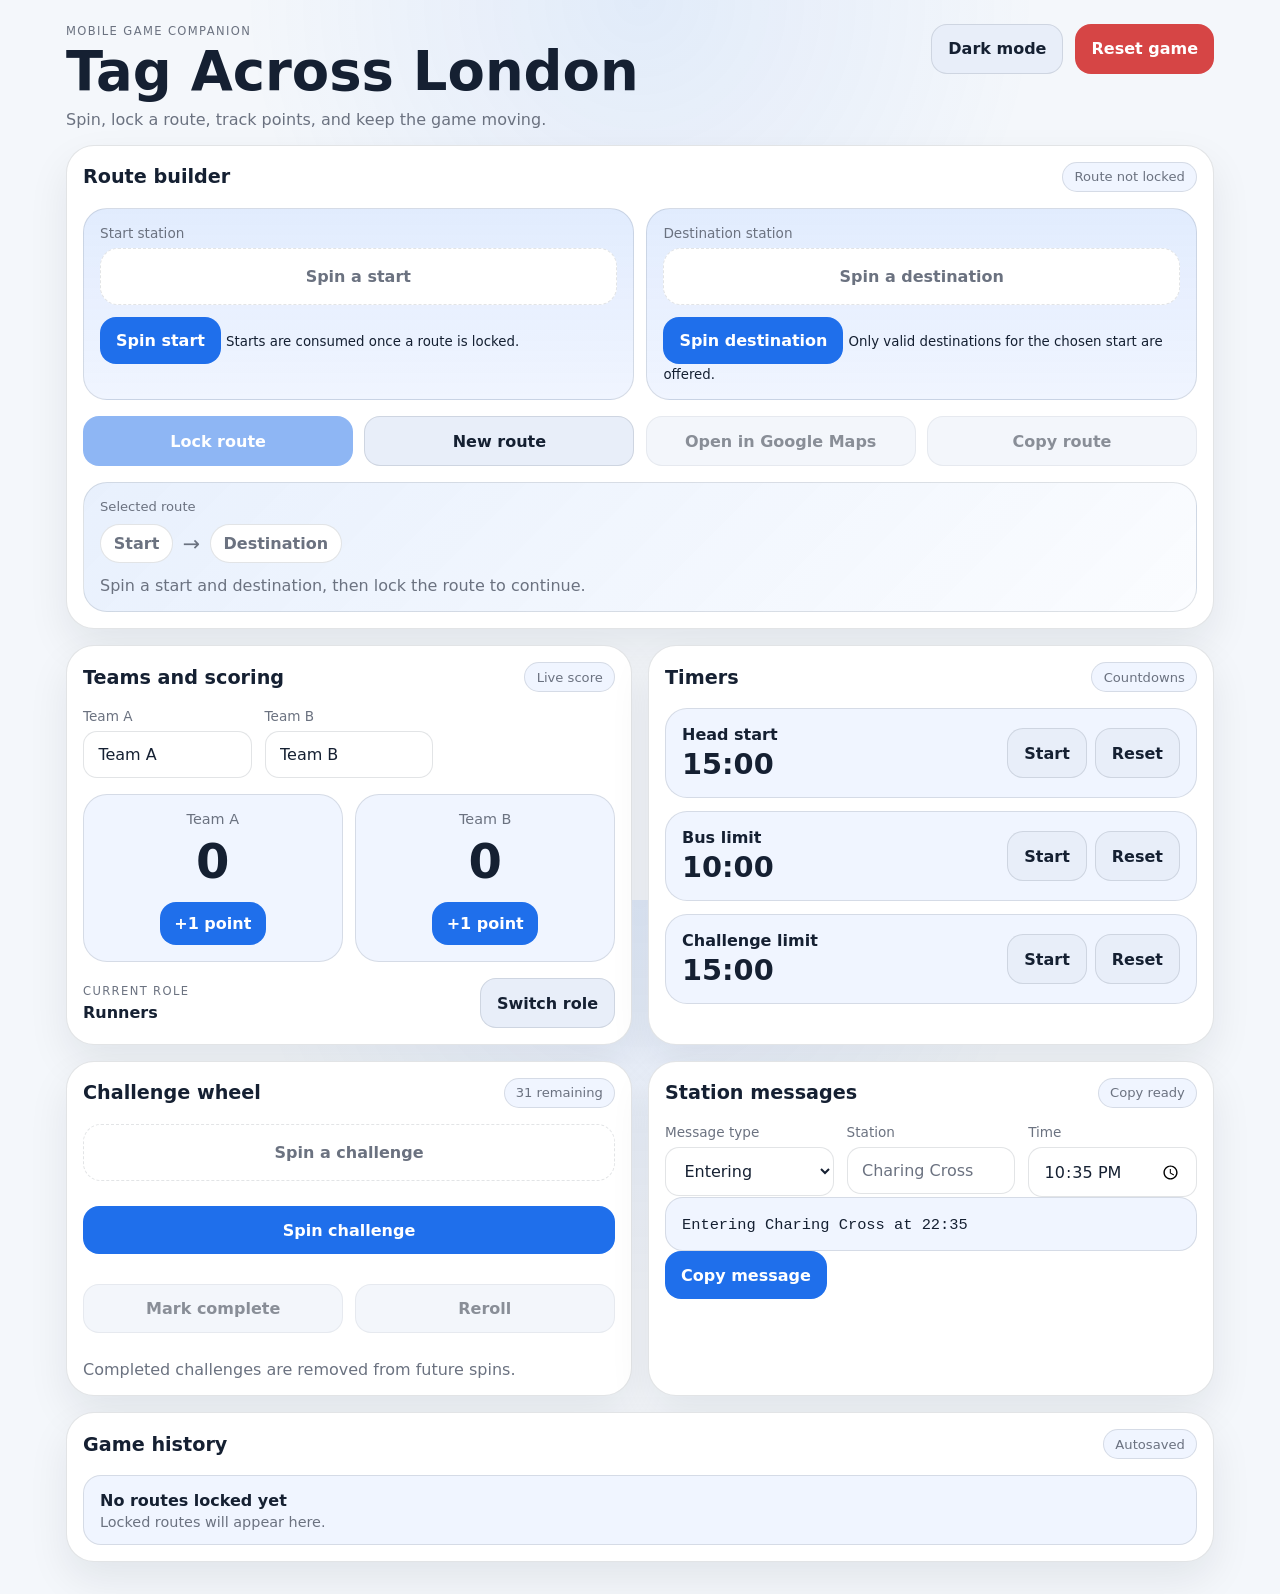
==== commit f5d8e3d8: "Add files via upload" ====
--- a/index.html
+++ b/index.html
@@ -1,914 +1,216 @@
 <!DOCTYPE html>
-<html lang="en">
+<html lang="en" data-theme="light">
 <head>
   <meta charset="UTF-8" />
   <meta name="viewport" content="width=device-width, initial-scale=1, viewport-fit=cover" />
-  <meta name="theme-color" content="#0b1220" />
+  <meta name="theme-color" content="#f4f7fb" />
+  <meta name="apple-mobile-web-app-capable" content="yes" />
+  <meta name="apple-mobile-web-app-status-bar-style" content="default" />
+  <meta name="apple-mobile-web-app-title" content="Tag Across London" />
+  <title>Tag Across London</title>
   <link rel="manifest" href="manifest.json" />
-  <title>Tag Across London</title>
-  <style>
-    :root {
-      --bg: #08111f;
-      --panel: rgba(14, 22, 40, 0.88);
-      --panel-2: rgba(18, 29, 52, 0.94);
-      --line: rgba(255,255,255,0.09);
-      --text: #eef4ff;
-      --muted: #a7b6d9;
-      --accent: #7dd3fc;
-      --accent-2: #a78bfa;
-      --good: #34d399;
-      --warn: #fbbf24;
-      --bad: #fb7185;
-      --shadow: 0 20px 50px rgba(0,0,0,0.35);
-      --radius: 24px;
-    }
-    * { box-sizing: border-box; }
-    html, body { margin: 0; padding: 0; background:
-      radial-gradient(circle at top left, rgba(125,211,252,0.14), transparent 25%),
-      radial-gradient(circle at top right, rgba(167,139,250,0.12), transparent 22%),
-      linear-gradient(180deg, #060b14 0%, #08111f 100%);
-      color: var(--text); font-family: Inter, ui-sans-serif, system-ui, -apple-system, BlinkMacSystemFont, "Segoe UI", sans-serif;
-      min-height: 100%; }
-    body { -webkit-font-smoothing: antialiased; text-rendering: optimizeLegibility; }
-    .wrap { max-width: 1180px; margin: 0 auto; padding: 16px 14px 42px; }
-    .hero {
-      position: sticky; top: 0; z-index: 30;
-      margin: -16px -14px 14px; padding: 14px 14px 12px;
-      background: linear-gradient(180deg, rgba(8,17,31,0.98) 0%, rgba(8,17,31,0.9) 100%);
-      backdrop-filter: blur(18px);
-      border-bottom: 1px solid var(--line);
-    }
-    .titleRow { display: flex; align-items: flex-start; justify-content: space-between; gap: 12px; }
-    h1 { margin: 0; font-size: 1.38rem; line-height: 1.05; letter-spacing: -0.03em; }
-    .sub { margin: 6px 0 0; color: var(--muted); font-size: 0.94rem; }
-    .pillRow { display: flex; gap: 8px; flex-wrap: wrap; margin-top: 12px; }
-    .pill {
-      display: inline-flex; align-items: center; gap: 8px; padding: 9px 12px;
-      border: 1px solid var(--line); border-radius: 999px; background: rgba(255,255,255,0.04);
-      color: var(--text); font-size: 0.86rem;
-    }
-    .dot { width: 9px; height: 9px; border-radius: 50%; background: var(--accent); box-shadow: 0 0 0 4px rgba(125,211,252,0.12); }
-    .gridTop { display: grid; grid-template-columns: 1.05fr 0.95fr; gap: 12px; margin-bottom: 12px; }
-    @media (max-width: 900px) { .gridTop, .gridMain { grid-template-columns: 1fr; } .hero { position: relative; } }
-    .card {
-      border: 1px solid var(--line); background: linear-gradient(180deg, rgba(14,22,40,0.92), rgba(14,22,40,0.78));
-      box-shadow: var(--shadow); border-radius: var(--radius); overflow: hidden;
-    }
-    .cardHead {
-      padding: 14px 16px 10px; border-bottom: 1px solid var(--line);
-      display: flex; align-items: center; justify-content: space-between; gap: 10px;
-      background: linear-gradient(180deg, rgba(255,255,255,0.03), transparent);
-    }
-    .cardHead h2 { margin: 0; font-size: 1.02rem; letter-spacing: -0.02em; }
-    .cardBody { padding: 14px 16px 16px; }
-    .stats { display: grid; grid-template-columns: repeat(3, 1fr); gap: 10px; }
-    .stat {
-      padding: 14px; border-radius: 18px; background: rgba(255,255,255,0.04); border: 1px solid var(--line);
-    }
-    .stat .label { color: var(--muted); font-size: 0.78rem; text-transform: uppercase; letter-spacing: 0.12em; }
-    .stat .value { font-size: 1.42rem; font-weight: 800; margin-top: 6px; letter-spacing: -0.03em; }
-    .stat .small { margin-top: 4px; color: var(--muted); font-size: 0.82rem; }
-    .controls { display: grid; grid-template-columns: repeat(3, 1fr); gap: 10px; }
-    @media (max-width: 650px) { .controls, .stats { grid-template-columns: 1fr; } }
-    .btn {
-      appearance: none; border: 0; border-radius: 18px; padding: 13px 14px; cursor: pointer;
-      background: linear-gradient(180deg, rgba(125,211,252,0.96), rgba(96,165,250,0.92));
-      color: #04101f; font-weight: 800; font-size: 0.95rem; box-shadow: 0 12px 30px rgba(37,99,235,0.22);
-    }
-    .btn.secondary { background: rgba(255,255,255,0.06); color: var(--text); border: 1px solid var(--line); box-shadow: none; }
-    .btn.good { background: linear-gradient(180deg, rgba(52,211,153,0.95), rgba(16,185,129,0.95)); color: #022215; }
-    .btn.warn { background: linear-gradient(180deg, rgba(251,191,36,0.95), rgba(245,158,11,0.95)); color: #221500; }
-    .btn:disabled { opacity: 0.48; cursor: not-allowed; }
-    .spinGrid { display: grid; grid-template-columns: repeat(3, 1fr); gap: 10px; }
-    @media (max-width: 950px) { .spinGrid { grid-template-columns: 1fr; } }
-    .spinBox {
-      border-radius: 22px; padding: 14px; background: linear-gradient(180deg, rgba(255,255,255,0.045), rgba(255,255,255,0.02));
-      border: 1px solid var(--line); min-height: 214px; display: flex; flex-direction: column; gap: 12px;
-    }
-    .spinHeader { display: flex; justify-content: space-between; align-items: baseline; gap: 10px; }
-    .spinHeader strong { font-size: 0.98rem; }
-    .spinHeader span { color: var(--muted); font-size: 0.8rem; }
-    .result {
-      min-height: 82px; display: flex; align-items: center; justify-content: center; text-align: center; padding: 18px 12px;
-      border-radius: 18px; background: rgba(6,11,20,0.82); border: 1px solid rgba(255,255,255,0.08);
-      font-size: 1.25rem; font-weight: 900; letter-spacing: -0.03em;
-    }
-    .result.small { font-size: 1rem; font-weight: 700; color: var(--muted); }
-    .stack { display: grid; gap: 10px; }
-    .mini { font-size: 0.84rem; color: var(--muted); line-height: 1.45; }
-    .mapWrap {
-      overflow: auto; border-radius: 20px; border: 1px solid var(--line);
-      background: radial-gradient(circle at center, rgba(125,211,252,0.08), transparent 45%), rgba(255,255,255,0.03);
-    }
-    .mapInner { min-width: 100%; width: 100%; }
-    .legend { display: flex; flex-wrap: wrap; gap: 8px; margin-top: 12px; }
-    .legend .tag { padding: 7px 10px; border-radius: 999px; border: 1px solid var(--line); background: rgba(255,255,255,0.04); font-size: 0.82rem; color: var(--muted); }
-    .routeInfo {
-      display: grid; grid-template-columns: 1fr 1fr; gap: 10px; margin-top: 12px;
-    }
-    .routeCard {
-      padding: 13px 14px; border-radius: 18px; background: rgba(255,255,255,0.04); border: 1px solid var(--line);
-    }
-    .routeCard .label { color: var(--muted); font-size: 0.78rem; text-transform: uppercase; letter-spacing: 0.12em; }
-    .routeCard .value { margin-top: 6px; font-size: 1rem; font-weight: 750; line-height: 1.35; }
-    .timerGrid { display: grid; grid-template-columns: repeat(3, 1fr); gap: 10px; }
-    @media (max-width: 720px) { .timerGrid { grid-template-columns: 1fr; } .routeInfo { grid-template-columns: 1fr; } }
-    .timer {
-      padding: 14px; border-radius: 18px; border: 1px solid var(--line); background: rgba(255,255,255,0.04);
-    }
-    .timer .name { display: flex; justify-content: space-between; gap: 8px; align-items: baseline; }
-    .timer .name strong { font-size: 0.94rem; }
-    .timer .name span { color: var(--muted); font-size: 0.8rem; }
-    .time { margin-top: 8px; font-size: 1.4rem; font-weight: 900; letter-spacing: -0.04em; }
-    .bar { margin-top: 10px; height: 10px; border-radius: 999px; background: rgba(255,255,255,0.07); overflow: hidden; }
-    .bar > i { display: block; height: 100%; width: 0%; background: linear-gradient(90deg, var(--accent), var(--accent-2)); border-radius: 999px; }
-    .formRow { display: grid; grid-template-columns: 1fr auto; gap: 8px; align-items: end; }
-    .field { display: grid; gap: 6px; }
-    .field label { color: var(--muted); font-size: 0.82rem; }
-    input, select {
-      width: 100%; border-radius: 16px; border: 1px solid var(--line); background: rgba(255,255,255,0.04); color: var(--text);
-      padding: 13px 14px; font: inherit; outline: none;
-    }
-    input::placeholder { color: rgba(167,182,217,0.65); }
-    .msgBox {
-      border-radius: 18px; background: rgba(6,11,20,0.82); border: 1px solid rgba(255,255,255,0.08);
-      padding: 14px; min-height: 72px; font-weight: 700; line-height: 1.5;
-    }
-    .log {
-      display: grid; gap: 8px; max-height: 280px; overflow: auto; padding-right: 4px;
-    }
-    .logItem {
-      border-radius: 16px; background: rgba(255,255,255,0.04); border: 1px solid var(--line); padding: 11px 12px;
-      color: var(--muted); font-size: 0.88rem; line-height: 1.45;
-    }
-    .logItem strong { color: var(--text); }
-    .footerBtns { display:flex; gap: 8px; flex-wrap: wrap; margin-top: 12px; }
-    .tiny { font-size: 0.76rem; color: var(--muted); }
-    .shake { animation: shake 0.3s ease; }
-    @keyframes shake {
-      0% { transform: translateX(0); }
-      25% { transform: translateX(-3px); }
-      50% { transform: translateX(3px); }
-      75% { transform: translateX(-2px); }
-      100% { transform: translateX(0); }
-    }
-    .pulse { animation: pulse 1s ease-in-out infinite; }
-    @keyframes pulse {
-      0%,100% { filter: brightness(1); }
-      50% { filter: brightness(1.18); }
-    }
-    .routesvg text { font-size: 12px; font-weight: 800; fill: #eaf2ff; paint-order: stroke; stroke: rgba(8,17,31,0.9); stroke-width: 4px; }
-    .routesvg .route { fill: none; stroke-width: 4; stroke-linecap: round; opacity: 0.22; }
-    .routesvg .route.active { opacity: 1; stroke-width: 7; }
-    .routesvg .node { stroke: rgba(255,255,255,0.9); stroke-width: 2; }
-    .routesvg .node.start { fill: #fb923c; }
-    .routesvg .node.dest { fill: #22c55e; }
-    .routesvg .node.selected { stroke: #fff; stroke-width: 4; }
-    .routesvg .titleBand { fill: rgba(8,17,31,0.85); }
-
-    .mapsGrid { display: grid; grid-template-columns: 1.05fr 0.95fr; gap: 10px; }
-    @media (max-width: 900px) { .mapsGrid { grid-template-columns: 1fr; } }
-    .gmapShell {
-      border-radius: 20px; overflow: hidden; border: 1px solid var(--line);
-      background: rgba(255,255,255,0.04); min-height: 360px;
-    }
-    .gmapCanvas { width: 100%; height: 360px; }
-    .gmapStatus { color: var(--muted); font-size: 0.84rem; line-height: 1.45; margin-top: 10px; }
-    .routeList { display: grid; gap: 10px; max-height: 360px; overflow: auto; padding-right: 2px; }
-    .routeOption {
-      border-radius: 18px; border: 1px solid var(--line); background: rgba(255,255,255,0.04);
-      padding: 12px; display: grid; gap: 10px;
-    }
-    .routeOption.active { outline: 2px solid rgba(125,211,252,0.9); background: rgba(125,211,252,0.12); }
-    .routeOption .top { display:flex; justify-content: space-between; gap: 10px; align-items: baseline; }
-    .routeOption .title { font-weight: 900; }
-    .routeOption .meta { color: var(--muted); font-size: 0.82rem; }
-    .routeOption .detail { color: var(--text); font-size: 0.88rem; line-height: 1.45; }
-    .routeOption .actions { display:flex; gap:8px; flex-wrap:wrap; }
-    .routeOption .actions .btn { padding: 10px 12px; border-radius: 14px; font-size: 0.86rem; }
-  </style>
+  <link rel="apple-touch-icon" href="icon-192.png" />
+  <link rel="icon" type="image/png" href="icon-192.png" />
+  <link rel="stylesheet" href="style.css" />
 </head>
 <body>
-  <div class="wrap">
-    <header class="hero">
-      <div class="titleRow">
-        <div>
-          <h1>Tag Across London</h1>
-          <p class="sub">A mobile-first game board with spinners, map, timers, and log - built from your rulesheet.</p>
-        </div>
-        <button class="btn secondary" id="installBtn" style="display:none;">Install</button>
+  <div class="app-shell">
+    <header class="topbar">
+      <div>
+        <div class="eyebrow">Mobile game companion</div>
+        <h1>Tag Across London</h1>
+        <p class="subtitle">Spin, lock a route, track points, and keep the game moving.</p>
       </div>
-      <div class="pillRow">
-        <div class="pill"><span class="dot"></span><span id="pillStart">No start selected</span></div>
-        <div class="pill"><span class="dot" style="background: var(--good); box-shadow: 0 0 0 4px rgba(52,211,153,0.12);"></span><span id="pillDest">No destination selected</span></div>
-        <div class="pill"><span class="dot" style="background: var(--warn); box-shadow: 0 0 0 4px rgba(251,191,36,0.12);"></span><span id="pillRound">Round 1</span></div>
+      <div class="top-actions">
+        <button id="themeToggle" class="ghost">Dark mode</button>
+        <button id="resetGame" class="danger">Reset game</button>
       </div>
     </header>
 
-    <section class="gridTop">
-      <div class="card">
-        <div class="cardHead">
-          <h2>Scoreboard</h2>
-          <span class="tiny">Tap to update during play</span>
-        </div>
-        <div class="cardBody">
-          <div class="stats">
-            <div class="stat">
-              <div class="label">Runners</div>
-              <div class="value" id="runnersScore">0</div>
-              <div class="small">Points scored</div>
-            </div>
-            <div class="stat">
-              <div class="label">Chasers</div>
-              <div class="value" id="chasersScore">0</div>
-              <div class="small">Points scored</div>
-            </div>
-            <div class="stat">
-              <div class="label">Challenges</div>
-              <div class="value" id="challengeCount">0</div>
-              <div class="small">Completed challenges</div>
-            </div>
-          </div>
-          <div class="footerBtns">
-            <button class="btn good" onclick="addPoint('runners')">+ Runner point</button>
-            <button class="btn warn" onclick="addPoint('chasers')">+ Chaser point</button>
-            <button class="btn secondary" onclick="toggleRole()">Switch role</button>
-          </div>
-        </div>
-      </div>
-
-      <div class="card">
-        <div class="cardHead">
-          <h2>Round controls</h2>
-          <span class="tiny" id="rerollBadge">Free reroll ready</span>
-        </div>
-        <div class="cardBody">
-          <div class="controls">
-            <button class="btn" onclick="newRound()">New round</button>
-            <button class="btn secondary" onclick="resetGame()">Reset game</button>
-            <button class="btn secondary" onclick="copyMessages()">Copy message</button>
-          </div>
-          <p class="mini" style="margin:12px 0 0;">The app remembers your selected stations, route locks, completed challenges, scores, and timers in this browser.</p>
-        </div>
-      </div>
-    </section>
-
-    <section class="card" style="margin-bottom:12px;">
-      <div class="cardHead">
-        <h2>Spin the game</h2>
-        <span class="tiny">Stations only appear once until reset</span>
-      </div>
-      <div class="cardBody">
-        <div class="spinGrid">
-          <div class="spinBox">
-            <div class="spinHeader"><strong>Start station</strong><span>6 options</span></div>
-            <div class="result" id="startResult">Tap spin</div>
-            <div class="stack">
-              <button class="btn" onclick="spinStart()">Spin start</button>
-              <button class="btn secondary" onclick="lockStart()">Lock start</button>
-            </div>
-          </div>
-          <div class="spinBox">
-            <div class="spinHeader"><strong>Destination wheel</strong><span>Filtered by start</span></div>
-            <div class="result" id="destResult">Pick a start first</div>
-            <div class="stack">
-              <button class="btn" onclick="spinDestination()">Spin destination</button>
-              <button class="btn secondary" onclick="lockRoute()">Lock route</button>
-            </div>
-          </div>
-          <div class="spinBox">
-            <div class="spinHeader"><strong>Challenge wheel</strong><span>31 challenges</span></div>
-            <div class="result small" id="challengeResult">Tap spin for a challenge</div>
-            <div class="stack">
-              <button class="btn" onclick="spinChallenge()">Spin challenge</button>
-              <button class="btn secondary" onclick="rerollChallenge()">Reroll once / round</button>
-              <button class="btn good" onclick="completeChallenge()">Mark challenge done</button>
-            </div>
-          </div>
-        </div>
-        <div class="routeInfo">
-          <div class="routeCard">
-            <div class="label">Current route</div>
-            <div class="value" id="routeSummary">No route locked yet</div>
-          </div>
-          <div class="routeCard">
-            <div class="label">How to use</div>
-            <div class="value">Spin, then lock. The map highlights your current start and destination automatically.</div>
-          </div>
-        </div>
-      </div>
-    </section>
-
-
-    <section class="card" style="margin-bottom:12px;">
-      <div class="cardHead">
-        <h2>Transit link</h2>
-        <span class="tiny">Open the selected route in Google Maps</span>
-      </div>
-      <div class="cardBody">
-        <div class="routeInfo" style="margin-bottom:12px;">
-          <div class="routeCard">
-            <div class="label">Locked route</div>
-            <div class="value" id="googleTransitSummary">No route locked yet</div>
-          </div>
-          <div class="routeCard">
-            <div class="label">How to use</div>
-            <div class="value">Lock a route, then tap the button to open Google Maps with transit directions on your phone.</div>
-          </div>
-        </div>
-        <div class="footerBtns">
-          <button class="btn good" onclick="openGoogleTransitLink()">Open in Google Maps</button>
-          <button class="btn secondary" onclick="copyGoogleTransitLink()">Copy transit link</button>
-        </div>
-        <div class="gmapStatus" id="googleMapStatus">Lock a route first, then open Google Maps for transit directions.</div>
-      </div>
-    </section>
-
-    <section class="gridTop gridMain">
-      <div class="card">
-        <div class="cardHead">
-          <h2>Map</h2>
-          <span class="tiny">Selected route glows on the schematic</span>
-        </div>
-        <div class="cardBody">
-          <div class="mapWrap">
-            <div class="mapInner">
-              <svg class="routesvg" id="mapSvg" viewBox="0 0 1000 660" width="100%" height="auto" role="img" aria-label="Schematic route map"></svg>
-            </div>
-          </div>
-          <div class="legend">
-            <div class="tag">Orange = starts</div>
-            <div class="tag">Green = destinations</div>
-            <div class="tag">Bright route = current selection</div>
-            <div class="tag">Tap nodes to choose manually</div>
-          </div>
-        </div>
-      </div>
-
-      <div class="card">
-        <div class="cardHead">
+    <main class="grid">
+      <section class="card hero-card">
+        <div class="section-head">
+          <h2>Route builder</h2>
+          <span id="routeStatus" class="pill">Route not locked</span>
+        </div>
+
+        <div class="route-panels">
+          <div class="spin-box">
+            <label>Start station</label>
+            <div id="startChip" class="big-chip muted">Spin a start</div>
+            <button id="spinStart" class="primary">Spin start</button>
+            <small id="startHint">Starts are consumed once a route is locked.</small>
+          </div>
+
+          <div class="spin-box">
+            <label>Destination station</label>
+            <div id="destinationChip" class="big-chip muted">Spin a destination</div>
+            <button id="spinDestination" class="primary">Spin destination</button>
+            <small id="destinationHint">Only valid destinations for the chosen start are offered.</small>
+          </div>
+        </div>
+
+        <div class="route-actions">
+          <button id="lockRoute" class="primary">Lock route</button>
+          <button id="newRoute" class="ghost">New route</button>
+          <button id="openMaps" class="ghost" disabled>Open in Google Maps</button>
+          <button id="copyRoute" class="ghost" disabled>Copy route</button>
+        </div>
+
+        <div class="route-map" aria-label="Selected route">
+          <div class="mini-map-label">Selected route</div>
+          <div class="mini-map-line">
+            <span id="mapStart" class="map-node muted">Start</span>
+            <span class="map-arrow">→</span>
+            <span id="mapDestination" class="map-node muted">Destination</span>
+          </div>
+          <p id="mapText" class="map-text">Spin a start and destination, then lock the route to continue.</p>
+        </div>
+      </section>
+
+      <section class="card">
+        <div class="section-head">
+          <h2>Teams and scoring</h2>
+          <span class="pill">Live score</span>
+        </div>
+
+        <div class="team-grid">
+          <label class="field">
+            <span>Team A</span>
+            <input id="teamAName" type="text" />
+          </label>
+          <label class="field">
+            <span>Team B</span>
+            <input id="teamBName" type="text" />
+          </label>
+        </div>
+
+        <div class="scoreboard">
+          <div class="score-card">
+            <div id="teamALabel" class="score-title">Team A</div>
+            <div id="teamAScore" class="score-number">0</div>
+            <button id="scoreA" class="primary small">+1 point</button>
+          </div>
+          <div class="score-card">
+            <div id="teamBLabel" class="score-title">Team B</div>
+            <div id="teamBScore" class="score-number">0</div>
+            <button id="scoreB" class="primary small">+1 point</button>
+          </div>
+        </div>
+
+        <div class="role-row">
+          <div>
+            <div class="eyebrow">Current role</div>
+            <strong id="currentRole">Runners</strong>
+          </div>
+          <button id="switchRole" class="ghost">Switch role</button>
+        </div>
+      </section>
+
+      <section class="card">
+        <div class="section-head">
           <h2>Timers</h2>
-          <span class="tiny">Head start, bus, challenge</span>
-        </div>
-        <div class="cardBody">
-          <div class="timerGrid">
-            <div class="timer">
-              <div class="name"><strong>Head start</strong><span>15 min</span></div>
-              <div class="time" id="headTimer">Ready</div>
-              <div class="bar"><i id="headBar"></i></div>
-              <div class="footerBtns">
-                <button class="btn secondary" onclick="startTimer('head', 15)">Start</button>
-                <button class="btn secondary" onclick="clearTimer('head')">Clear</button>
-              </div>
-            </div>
-            <div class="timer">
-              <div class="name"><strong>Bus timer</strong><span>10 min</span></div>
-              <div class="time" id="busTimer">Ready</div>
-              <div class="bar"><i id="busBar"></i></div>
-              <div class="footerBtns">
-                <button class="btn secondary" onclick="startTimer('bus', 10)">Start</button>
-                <button class="btn secondary" onclick="clearTimer('bus')">Clear</button>
-              </div>
-            </div>
-            <div class="timer">
-              <div class="name"><strong>Challenge timer</strong><span>15 min</span></div>
-              <div class="time" id="challengeTimer">Ready</div>
-              <div class="bar"><i id="challengeBar"></i></div>
-              <div class="footerBtns">
-                <button class="btn secondary" onclick="startTimer('challenge', 15)">Start</button>
-                <button class="btn secondary" onclick="clearTimer('challenge')">Clear</button>
-              </div>
-            </div>
-          </div>
-          <p class="mini" style="margin:12px 0 0;">When the challenge timer reaches zero, the reroll button stays available for the timeout reroll described in the rulesheet.</p>
-        </div>
-      </div>
-    </section>
-
-    <section class="gridTop gridMain">
-      <div class="card">
-        <div class="cardHead">
-          <h2>Entering / leaving message</h2>
-          <span class="tiny">Fast copy-ready format</span>
-        </div>
-        <div class="cardBody">
-          <div class="formRow">
-            <div class="field">
-              <label for="msgStation">Station</label>
-              <input id="msgStation" list="stationList" placeholder="Charing Cross" />
-            </div>
-            <button class="btn secondary" onclick="buildMessage()">Build</button>
-          </div>
-          <datalist id="stationList"><option value="Finchley Road"></option><option value="Highbury & Islington"></option><option value="London Bridge"></option><option value="West Brompton"></option><option value="Whitechapel"></option><option value="Wood Lane"></option><option value="Barking"></option><option value="Belsize Park"></option><option value="Clapham Common"></option><option value="Gunnersbury"></option><option value="Holland Park"></option><option value="Leyton"></option><option value="Manor House"></option><option value="Pimlico"></option><option value="Queen’s Park"></option><option value="St John’s Wood"></option><option value="Star Lane"></option><option value="Wapping"></option></datalist>
-          <div class="footerBtns">
-            <button class="btn secondary" onclick="setMsgMode('Entering')">Entering</button>
-            <button class="btn secondary" onclick="setMsgMode('Leaving')">Leaving</button>
-          </div>
-          <div class="msgBox" id="messagePreview">[Entering/Leaving] [station] at [time]</div>
-          <div class="footerBtns">
-            <button class="btn" onclick="copyMessageText()">Copy text</button>
-          </div>
-        </div>
-      </div>
-
-      <div class="card">
-        <div class="cardHead">
-          <h2>Game log</h2>
-          <span class="tiny">Recent actions only</span>
-        </div>
-        <div class="cardBody">
-          <div class="log" id="log"></div>
-          <div class="footerBtns">
-            <button class="btn secondary" onclick="exportState()">Export state</button>
-            <button class="btn secondary" onclick="clearLog()">Clear log</button>
-          </div>
-        </div>
-      </div>
-    </section>
-
-    <p class="tiny" style="margin:14px 4px 0; text-align:center;">Built for GitHub Pages: upload as <strong>index.html</strong> at the repository root.</p>
+          <span class="pill">Countdowns</span>
+        </div>
+
+        <div class="timer-list">
+          <div class="timer-row" data-timer="headStart">
+            <div>
+              <strong>Head start</strong>
+              <div class="timer-value" id="headStartValue">15:00</div>
+            </div>
+            <div class="timer-controls">
+              <button class="ghost timer-toggle">Start</button>
+              <button class="ghost timer-reset">Reset</button>
+            </div>
+          </div>
+          <div class="timer-row" data-timer="busLimit">
+            <div>
+              <strong>Bus limit</strong>
+              <div class="timer-value" id="busLimitValue">10:00</div>
+            </div>
+            <div class="timer-controls">
+              <button class="ghost timer-toggle">Start</button>
+              <button class="ghost timer-reset">Reset</button>
+            </div>
+          </div>
+          <div class="timer-row" data-timer="challenge">
+            <div>
+              <strong>Challenge limit</strong>
+              <div class="timer-value" id="challengeValue">15:00</div>
+            </div>
+            <div class="timer-controls">
+              <button class="ghost timer-toggle">Start</button>
+              <button class="ghost timer-reset">Reset</button>
+            </div>
+          </div>
+        </div>
+      </section>
+
+      <section class="card">
+        <div class="section-head">
+          <h2>Challenge wheel</h2>
+          <span id="challengeCount" class="pill">31 challenges</span>
+        </div>
+
+        <div class="challenge-wheel">
+          <div id="challengeChip" class="big-chip muted">Spin a challenge</div>
+          <button id="spinChallenge" class="primary">Spin challenge</button>
+          <div class="route-actions compact">
+            <button id="markChallengeDone" class="ghost" disabled>Mark complete</button>
+            <button id="rerollChallenge" class="ghost" disabled>Reroll</button>
+          </div>
+          <p id="challengeText" class="map-text">Completed challenges are removed from future spins.</p>
+        </div>
+      </section>
+
+      <section class="card">
+        <div class="section-head">
+          <h2>Station messages</h2>
+          <span class="pill">Copy ready</span>
+        </div>
+
+        <div class="message-form">
+          <label class="field">
+            <span>Message type</span>
+            <select id="messageType">
+              <option value="Entering">Entering</option>
+              <option value="Leaving">Leaving</option>
+            </select>
+          </label>
+          <label class="field">
+            <span>Station</span>
+            <input id="messageStation" type="text" placeholder="Charing Cross" />
+          </label>
+          <label class="field">
+            <span>Time</span>
+            <input id="messageTime" type="time" />
+          </label>
+        </div>
+
+        <div class="message-output">
+          <code id="messagePreview">Entering Charing Cross at 14:30</code>
+        </div>
+        <button id="copyMessage" class="primary">Copy message</button>
+      </section>
+
+      <section class="card full-width">
+        <div class="section-head">
+          <h2>Game history</h2>
+          <span class="pill">Autosaved</span>
+        </div>
+        <div id="historyList" class="history-list"></div>
+      </section>
+    </main>
   </div>
 
-  <script>
-    const STARTS = ["Finchley Road", "Highbury & Islington", "London Bridge", "West Brompton", "Whitechapel", "Wood Lane"];
-    const DESTINATIONS = ["Barking", "Belsize Park", "Clapham Common", "Gunnersbury", "Holland Park", "Leyton", "Manor House", "Pimlico", "Queen\u2019s Park", "St John\u2019s Wood", "Star Lane", "Wapping"];
-    const ROUTES = {"Finchley Road": ["Barking", "Belsize Park", "Manor House", "Pimlico", "Wapping"], "Highbury & Islington": ["Clapham Common", "Gunnersbury", "Holland Park", "Queen\u2019s Park", "St John\u2019s Wood"], "London Bridge": ["Barking", "Gunnersbury", "Leyton", "Manor House", "Queen\u2019s Park"], "West Brompton": ["Belsize Park", "Clapham Common", "Leyton", "Star Lane", "Wapping"], "Whitechapel": ["Belsize Park", "Clapham Common", "Manor House", "Pimlico", "Queen\u2019s Park"], "Wood Lane": ["Barking", "Manor House", "St John\u2019s Wood", "Star Lane", "Wapping"]};
-    const CHALLENGES = ["Touch a church", "Touch a bank", "Lie on the ground for 30 seconds", "Acronym sentence using your last station", "Wait for 2 minutes", "Buy something with a Union Jack on it", "Take the bus to another station", "Buy and wear a hat", "Go to a charity shop", "Find a public toilet and touch the entrance", "Call your number neighbour(s)", "Stand inside a telephone booth", "Touch real grass", "Reach the nearest street beginning with A, B, or C", "Stand on a bridge", "Sit in a park for 2 minutes", "Find a coin on the ground", "Pick litter for 60 seconds", "Find a folded paper tube map and touch it", "Say five sincere things you enjoyed today", "Draw the station entrance you just left", "Draw your opponents without reference", "Pour water over your head", "Find a vendor that sells Wii games", "Buy a gift for one of the chasers", "Film a bird", "Drink tea", "Read an advertisement out loud", "Take a memorable picture", "Buy and post a postcard", "Donate to charity"];
-    const POS = {"Finchley Road": [135, 115], "Highbury & Islington": [320, 110], "London Bridge": [470, 285], "West Brompton": [210, 455], "Whitechapel": [650, 200], "Wood Lane": [120, 330], "Barking": [910, 160], "Belsize Park": [230, 55], "Clapham Common": [325, 585], "Gunnersbury": [95, 575], "Holland Park": [180, 425], "Leyton": [765, 120], "Manor House": [560, 75], "Pimlico": [420, 515], "Queen\u2019s Park": [125, 250], "St John\u2019s Wood": [280, 165], "Star Lane": [845, 275], "Wapping": [870, 385]};
-    const PATHS = [{"start": "Finchley Road", "dest": "Barking", "d": "M 135 115 Q 577.5 67.5 910 160"}, {"start": "Finchley Road", "dest": "Belsize Park", "d": "M 135 115 Q 237.5 155.0 230 55"}, {"start": "Finchley Road", "dest": "Manor House", "d": "M 135 115 Q 402.5 165.0 560 75"}, {"start": "Finchley Road", "dest": "Pimlico", "d": "M 135 115 Q 332.5 245.0 420 515"}, {"start": "Finchley Road", "dest": "Wapping", "d": "M 135 115 Q 557.5 180.0 870 385"}, {"start": "Highbury & Islington", "dest": "Clapham Common", "d": "M 320 110 Q 377.5 277.5 325 585"}, {"start": "Highbury & Islington", "dest": "Gunnersbury", "d": "M 320 110 Q 152.5 272.5 95 575"}, {"start": "Highbury & Islington", "dest": "Holland Park", "d": "M 320 110 Q 195.0 197.5 180 425"}, {"start": "Highbury & Islington", "dest": "Queen\u2019s Park", "d": "M 320 110 Q 167.5 110.0 125 250"}, {"start": "Highbury & Islington", "dest": "St John\u2019s Wood", "d": "M 320 110 Q 245.0 67.5 280 165"}, {"start": "London Bridge", "dest": "Barking", "d": "M 470 285 Q 745.0 312.5 910 160"}, {"start": "London Bridge", "dest": "Gunnersbury", "d": "M 470 285 Q 227.5 380.0 95 575"}, {"start": "London Bridge", "dest": "Leyton", "d": "M 470 285 Q 672.5 292.5 765 120"}, {"start": "London Bridge", "dest": "Manor House", "d": "M 470 285 Q 570.0 270.0 560 75"}, {"start": "London Bridge", "dest": "Queen\u2019s Park", "d": "M 470 285 Q 242.5 357.5 125 250"}, {"start": "West Brompton", "dest": "Belsize Park", "d": "M 210 455 Q 275.0 325.0 230 55"}, {"start": "West Brompton", "dest": "Clapham Common", "d": "M 210 455 Q 322.5 450.0 325 585"}, {"start": "West Brompton", "dest": "Leyton", "d": "M 210 455 Q 542.5 357.5 765 120"}, {"start": "West Brompton", "dest": "Star Lane", "d": "M 210 455 Q 582.5 435.0 845 275"}, {"start": "West Brompton", "dest": "Wapping", "d": "M 210 455 Q 595.0 490.0 870 385"}, {"start": "Whitechapel", "dest": "Belsize Park", "d": "M 650 200 Q 385.0 197.5 230 55"}, {"start": "Whitechapel", "dest": "Clapham Common", "d": "M 650 200 Q 432.5 322.5 325 585"}, {"start": "Whitechapel", "dest": "Manor House", "d": "M 650 200 Q 550.0 207.5 560 75"}, {"start": "Whitechapel", "dest": "Pimlico", "d": "M 650 200 Q 480.0 287.5 420 515"}, {"start": "Whitechapel", "dest": "Queen\u2019s Park", "d": "M 650 200 Q 332.5 155.0 125 250"}, {"start": "Wood Lane", "dest": "Barking", "d": "M 120 330 Q 570.0 315.0 910 160"}, {"start": "Wood Lane", "dest": "Manor House", "d": "M 120 330 Q 395.0 272.5 560 75"}, {"start": "Wood Lane", "dest": "St John\u2019s Wood", "d": "M 120 330 Q 255.0 317.5 280 165"}, {"start": "Wood Lane", "dest": "Star Lane", "d": "M 120 330 Q 537.5 372.5 845 275"}, {"start": "Wood Lane", "dest": "Wapping", "d": "M 120 330 Q 550.0 287.5 870 385"}];
-
-    const SAVE_KEY = "tag-across-london-mobile-v1";
-    const state = {
-      start: null,
-      dest: null,
-      currentChallenge: null,
-      lockedRoute: null,
-      score: { runners: 0, chasers: 0 },
-      challengesCompleted: [],
-      usedStarts: [],
-      usedDests: [],
-      round: 1,
-      role: "Runners",
-      rerollAvailable: true,
-      msgMode: "Entering",
-      timers: {
-        head: null,
-        bus: null,
-        challenge: null
-      },
-      log: []
-    };
-
-    const $ = (id) => document.getElementById(id);
-    const fmt = (n) => n < 10 ? "0" + n : String(n);
-
-    function save() {
-      localStorage.setItem(SAVE_KEY, JSON.stringify(state));
-    }
-
-    function load() {
-      const raw = localStorage.getItem(SAVE_KEY);
-      if (!raw) return;
-      try {
-        const saved = JSON.parse(raw);
-        Object.assign(state, saved);
-        state.score = saved.score || state.score;
-        state.timers = Object.assign({ head: null, bus: null, challenge: null }, saved.timers || {});
-        state.challengesCompleted = saved.challengesCompleted || [];
-        state.usedStarts = saved.usedStarts || [];
-        state.usedDests = saved.usedDests || [];
-        state.log = saved.log || [];
-      } catch (e) {
-        console.warn("Could not load saved game", e);
-      }
-    }
-
-    function addLog(text) {
-      state.log.unshift({ at: new Date().toISOString(), text });
-      state.log = state.log.slice(0, 30);
-      save();
-      renderLog();
-    }
-
-    function randChoice(arr) {
-      return arr[Math.floor(Math.random() * arr.length)];
-    }
-
-    function spinDisplay(el, choices, finalValue, speed = 48, ticks = 20) {
-      let i = 0;
-      el.classList.remove("shake");
-      el.classList.add("pulse");
-      const interval = setInterval(() => {
-        el.textContent = choices[i % choices.length];
-        i++;
-      }, speed);
-      setTimeout(() => {
-        clearInterval(interval);
-        el.textContent = finalValue;
-        el.classList.remove("pulse");
-        el.classList.add("shake");
-        setTimeout(() => el.classList.remove("shake"), 320);
-      }, speed * ticks);
-    }
-
-    function availableStarts() {
-      return STARTS.filter(s => !state.usedStarts.includes(s));
-    }
-
-    function availableDests() {
-      const pool = state.start ? ROUTES[state.start] : DESTINATIONS;
-      return pool.filter(d => !state.usedDests.includes(d));
-    }
-
-    function availableChallenges() {
-      return CHALLENGES.filter(c => !state.challengesCompleted.includes(c));
-    }
-
-    function spinStart() {
-      const pool = availableStarts();
-      if (!pool.length) {
-        state.usedStarts = [];
-        addLog("Start pool refreshed.");
-        return spinStart();
-      }
-      const choice = randChoice(pool);
-      state.start = choice;
-      state.dest = null;
-      state.lockedRoute = null;
-      spinDisplay($("startResult"), pool, choice);
-      $("destResult").textContent = "Spin a destination";
-      addLog(`Spun start: ${choice}`);
-      save(); renderAll();
-    }
-
-    function spinDestination() {
-      if (!state.start) {
-        $("destResult").textContent = "Spin a start first";
-        return;
-      }
-      const pool = availableDests();
-      if (!pool.length) {
-        addLog(`No unused destinations left for ${state.start}; refreshing destination pool.`);
-        state.usedDests = [];
-        return spinDestination();
-      }
-      const choice = randChoice(pool);
-      state.dest = choice;
-      state.lockedRoute = null;
-      spinDisplay($("destResult"), pool, choice);
-      addLog(`Spun destination for ${state.start}: ${choice}`);
-      save(); renderAll();
-    }
-
-    function lockRoute() {
-      if (!state.start || !state.dest) {
-        addLog("Tried to lock a route before both stations were selected.");
-        return;
-      }
-      if (!state.usedStarts.includes(state.start)) state.usedStarts.push(state.start);
-      if (!state.usedDests.includes(state.dest)) state.usedDests.push(state.dest);
-      state.lockedRoute = { start: state.start, dest: state.dest };
-      addLog(`Locked route: ${state.start} -> ${state.dest}`);
-      save(); renderAll();
-      renderTransitLinkCard();
-    }
-
-    function lockStart() {
-      if (!state.start) return;
-      if (!state.usedStarts.includes(state.start)) state.usedStarts.push(state.start);
-      addLog(`Locked start: ${state.start}`);
-      save(); renderAll();
-    }
-
-    function spinChallenge(opts = {}) {
-      const reroll = !!opts.reroll;
-      const timeout = !!opts.timeout;
-      const pool = availableChallenges();
-      if (!pool.length) {
-        state.challengesCompleted = [];
-        addLog("Challenge pool refreshed.");
-        return spinChallenge(opts);
-      }
-      if (reroll && !state.rerollAvailable && !timeout) {
-        addLog("Free reroll already used this round.");
-        return;
-      }
-      if (reroll && !timeout) state.rerollAvailable = false;
-      const choice = randChoice(pool);
-      state.currentChallenge = choice;
-      spinDisplay($("challengeResult"), pool, choice, 42, 24);
-      addLog(`${timeout ? "Timeout reroll" : reroll ? "Rerolled challenge" : "Spun challenge"}: ${choice}`);
-      save(); renderAll();
-    }
-
-    function rerollChallenge() {
-      if (state.rerollAvailable) {
-        spinChallenge({ reroll: true });
-        return;
-      }
-      if (timersDone("challenge")) {
-        spinChallenge({ timeout: true });
-        return;
-      }
-      addLog("No reroll available right now.");
-    }
-
-    function completeChallenge() {
-      if (!state.currentChallenge) {
-        addLog("No challenge selected to mark as done.");
-        return;
-      }
-      if (!state.challengesCompleted.includes(state.currentChallenge)) {
-        state.challengesCompleted.push(state.currentChallenge);
-      }
-      addLog(`Completed challenge: ${state.currentChallenge}`);
-      state.currentChallenge = null;
-      save(); renderAll();
-    }
-
-    function addPoint(team) {
-      state.score[team] += 1;
-      addLog(`${team === "runners" ? "Runner" : "Chaser"} point added.`);
-      save(); renderAll();
-    }
-
-    function toggleRole() {
-      state.role = state.role === "Runners" ? "Chasers" : "Runners";
-      addLog(`Role switched to ${state.role}.`);
-      save(); renderAll();
-    }
-
-    function newRound() {
-      state.round += 1;
-      state.rerollAvailable = true;
-      state.currentChallenge = null;
-      state.timers.challenge = null;
-      addLog(`Round ${state.round} started. Free reroll restored.`);
-      save(); renderAll();
-    }
-
-    function resetGame() {
-      if (!confirm("Reset the entire game state?")) return;
-      localStorage.removeItem(SAVE_KEY);
-      location.reload();
-    }
-
-    function clearLog() {
-      state.log = [];
-      save(); renderAll();
-    }
-
-    function startTimer(kind, minutes) {
-      state.timers[kind] = Date.now() + minutes * 60 * 1000;
-      addLog(`${kind} timer started for ${minutes} minutes.`);
-      save(); renderAll();
-    }
-
-    function clearTimer(kind) {
-      state.timers[kind] = null;
-      addLog(`${kind} timer cleared.`);
-      save(); renderAll();
-    }
-
-    function timersDone(kind) {
-      const end = state.timers[kind];
-      return end && Date.now() >= end;
-    }
-
-    function renderTimer(kind, totalMinutes, labelId, barId) {
-      const end = state.timers[kind];
-      const label = $(labelId);
-      const bar = $(barId);
-      if (!end) {
-        label.textContent = "Ready";
-        bar.style.width = "0%";
-        return;
-      }
-      const remainingMs = end - Date.now();
-      if (remainingMs <= 0) {
-        label.textContent = "00:00";
-        bar.style.width = "100%";
-        return;
-      }
-      const totalMs = totalMinutes * 60 * 1000;
-      const pct = Math.min(100, 100 - (remainingMs / totalMs) * 100);
-      const min = Math.floor(remainingMs / 60000);
-      const sec = Math.floor((remainingMs % 60000) / 1000);
-      label.textContent = `${fmt(min)}:${fmt(sec)}`;
-      bar.style.width = pct.toFixed(1) + "%";
-    }
-
-    function buildMessage() {
-      const station = $("msgStation").value.trim() || state.start || "station";
-      $("messagePreview").textContent = `[${state.msgMode}] ${station} at ${new Date().toLocaleTimeString([], { hour: "2-digit", minute: "2-digit" })}`;
-      save();
-    }
-
-    function setMsgMode(mode) {
-      state.msgMode = mode;
-      buildMessage();
-      addLog(`Message mode set to ${mode}.`);
-    }
-
-    function copyMessageText() {
-      const text = $("messagePreview").textContent;
-      navigator.clipboard?.writeText(text);
-      addLog("Message copied to clipboard.");
-    }
-
-    function copyMessages() {
-      buildMessage();
-      copyMessageText();
-    }
-
-    function exportState() {
-      const blob = new Blob([JSON.stringify(state, null, 2)], { type: "application/json" });
-      const url = URL.createObjectURL(blob);
-      const a = document.createElement("a");
-      a.href = url;
-      a.download = "tag-across-london-state.json";
-      a.click();
-      URL.revokeObjectURL(url);
-      addLog("Exported game state.");
-    }
-
-    function clearSelectionIfNeeded() {
-      if (state.start && !STARTS.includes(state.start)) state.start = null;
-      if (state.dest && !DESTINATIONS.includes(state.dest)) state.dest = null;
-    }
-
-    function renderLog() {
-      const el = $("log");
-      if (!state.log.length) {
-        el.innerHTML = '<div class="logItem">No actions yet. Spin a route, start a timer, or mark a challenge done.</div>';
-        return;
-      }
-      el.innerHTML = state.log.map(item => `<div class="logItem"><strong>${new Date(item.at).toLocaleTimeString([], {hour:"2-digit", minute:"2-digit"})}</strong><br>${item.text}</div>`).join("");
-    }
-
-    function renderMap() {
-      const svg = $("mapSvg");
-      const selectedStart = state.start;
-      const selectedDest = state.dest;
-      const routesHtml = PATHS.map((r, idx) => {
-        const active = selectedStart === r.start && selectedDest === r.dest;
-        const color = idx % 6 === 0 ? "#7dd3fc" : idx % 6 === 1 ? "#a78bfa" : idx % 6 === 2 ? "#60a5fa" : idx % 6 === 3 ? "#34d399" : idx % 6 === 4 ? "#f472b6" : "#fbbf24";
-        return `<path d="${r.d}" class="route ${active ? 'active' : ''}" stroke="${color}" />`;
-      }).join("");
-
-      const nodes = Object.entries(POS).map(([name, coords]) => {
-        const x = coords[0], y = coords[1];
-        const isStart = STARTS.includes(name);
-        const isDest = DESTINATIONS.includes(name);
-        const selected = name === selectedStart || name === selectedDest;
-        const fill = isStart ? "#fb923c" : isDest ? "#22c55e" : "#e5e7eb";
-        const cls = `node ${isStart ? 'start' : isDest ? 'dest' : ''} ${selected ? 'selected' : ''}`;
-        const textX = x > 700 ? x - 14 : x + 14;
-        const textAnchor = x > 700 ? 'end' : 'start';
-        const yy = y + 4;
-        const safeName = name.replace(/'/g, "\\'");
-        return `
-          <g class="station" data-name="${name}" style="cursor:pointer" onclick="pickStation('${safeName}')">
-            <circle cx="${x}" cy="${y}" r="11" class="${cls}" fill="${fill}" />
-            <text x="${textX}" y="${yy}" text-anchor="${textAnchor}">${name}</text>
-          </g>`;
-      }).join("");
-
-      svg.innerHTML = `
-        <rect x="0" y="0" width="1000" height="660" rx="28" fill="rgba(8,17,31,0.18)"></rect>
-        <rect x="22" y="22" width="956" height="616" rx="22" class="titleBand"></rect>
-        <text x="500" y="55" text-anchor="middle" style="font-size:18px; font-weight:900; fill:#eaf2ff;">Schematic route board</text>
-        <text x="500" y="78" text-anchor="middle" style="font-size:12px; font-weight:700; fill:#a7b6d9;">Tap any node to choose it manually, or use the spinner</text>
-        ${routesHtml}
-        ${nodes}
-        ${selectedStart && selectedDest ? `
-          <path d="${routePath(selectedStart, selectedDest)}" fill="none" stroke="#ffffff" stroke-width="9" stroke-linecap="round" opacity="0.14"></path>
-          <path d="${routePath(selectedStart, selectedDest)}" fill="none" stroke="#f8fafc" stroke-width="6" stroke-linecap="round" opacity="0.95"></path>
-        ` : ''}
-      `;
-    }
-
-    function routePath(start, dest) {
-      const sx = POS[start][0], sy = POS[start][1], dx = POS[dest][0], dy = POS[dest][1];
-      const mx = (sx + dx) / 2;
-      const cx = mx + (dx > sx ? 55 : -55);
-      const cy = (sy + dy) / 2 - (dy > sy ? 70 : -70);
-      return `M ${sx} ${sy} Q ${cx} ${cy} ${dx} ${dy}`;
-    }
-
-    function googleStationQuery(name) {
-      return `${name}, London, UK`;
-    }
-
-    function googleTransitUrl() {
-      if (!state.lockedRoute) return "";
-      const route = state.lockedRoute;
-      return `https://www.google.com/maps/dir/?api=1&origin=${encodeURIComponent(googleStationQuery(route.start))}&destination=${encodeURIComponent(googleStationQuery(route.dest))}&travelmode=transit`;
-    }
-
-    function setGoogleStatus(text) {
-      const el = $("googleMapStatus");
-      if (el) el.textContent = text;
-    }
-
-    function renderTransitLinkCard() {
-      const summary = $("googleTransitSummary");
-      if (summary) {
-        summary.textContent = state.lockedRoute ? `${state.lockedRoute.start} → ${state.lockedRoute.dest}` : (state.start && state.dest ? `${state.start} → ${state.dest}` : "No route locked yet");
-      }
-      const status = $("googleMapStatus");
-      if (status) {
-        status.textContent = state.lockedRoute
-          ? "Tap the button to open Google Maps transit directions for the locked route."
-          : "Lock a route first, then open Google Maps for transit directions.";
-      }
-    }
-
-    function openGoogleTransitLink() {
-      const url = googleTransitUrl();
-      if (!url) {
-        addLog("Tried to open Google Maps before a route was locked.");
-        renderTransitLinkCard();
-        return;
-      }
-      window.open(url, '_blank', 'noopener,noreferrer');
-      addLog(`Opened Google Maps transit directions for ${state.lockedRoute.start} → ${state.lockedRoute.dest}.`);
-    }
-
-    async function copyGoogleTransitLink() {
-      const url = googleTransitUrl();
-      if (!url) {
-        addLog("Tried to copy a transit link before a route was locked.");
-        renderTransitLinkCard();
-        return;
-      }
-      try {
-        await navigator.clipboard.writeText(url);
-        setGoogleStatus("Transit link copied to clipboard.");
-        addLog("Copied Google Maps transit link.");
-      } catch (err) {
-        console.error(err);
-        setGoogleStatus("Could not copy automatically. Use the Open button instead.");
-      }
-    }
-
-    function pickStation(name) {
-
-      if (STARTS.includes(name)) {
-        state.start = name; state.dest = null; addLog(`Picked start manually: ${name}`);
-      } else if (DESTINATIONS.includes(name)) {
-        state.dest = name; addLog(`Picked destination manually: ${name}`);
-      }
-      save(); renderAll();
-    }
-
-    function renderAll() {
-      clearSelectionIfNeeded();
-      $("runnersScore").textContent = state.score.runners;
-      $("chasersScore").textContent = state.score.chasers;
-      $("challengeCount").textContent = state.challengesCompleted.length;
-      $("pillStart").textContent = state.start ? `Start: ${state.start}` : "No start selected";
-      $("pillDest").textContent = state.dest ? `Destination: ${state.dest}` : "No destination selected";
-      $("pillRound").textContent = `Round ${state.round}`;
-      $("routeSummary").textContent = state.lockedRoute ? `${state.lockedRoute.start} → ${state.lockedRoute.dest}` : state.start && state.dest ? `${state.start} → ${state.dest}` : "No route locked yet";
-      $("rerollBadge").textContent = state.rerollAvailable ? "Free reroll ready" : "Free reroll used";
-      $("startResult").textContent = state.start || "Tap spin";
-      $("destResult").textContent = state.dest || (state.start ? "Spin destination" : "Pick a start first");
-      $("challengeResult").textContent = state.currentChallenge || "Tap spin for a challenge";
-      renderTimer("head", 15, "headTimer", "headBar");
-      renderTimer("bus", 10, "busTimer", "busBar");
-      renderTimer("challenge", 15, "challengeTimer", "challengeBar");
-      buildMessage();
-      renderMap();
-      renderTransitLinkCard();
-      renderLog();
-      save();
-    }
-
-    load();
-    if (!state.log.length) addLog("Game loaded.");
-    renderAll();
-    setInterval(renderAll, 1000);
-
-    let deferredPrompt = null;
-    window.addEventListener('beforeinstallprompt', (e) => {
-      e.preventDefault();
-      deferredPrompt = e;
-      const btn = $("installBtn");
-      btn.style.display = "inline-flex";
-      btn.onclick = async () => {
-        btn.style.display = "none";
-        deferredPrompt.prompt();
-        await deferredPrompt.userChoice;
-        deferredPrompt = null;
-      };
-    });
-
-    if ('serviceWorker' in navigator) {
-      window.addEventListener('load', () => {
-        navigator.serviceWorker.register('sw.js').catch(console.warn);
-      });
-    }
-  </script>
+  <template id="historyTemplate">
+    <article class="history-item">
+      <div class="history-title"></div>
+      <div class="history-meta"></div>
+    </article>
+  </template>
+
+  <script src="app.js"></script>
 </body>
 </html>
--- a/style.css
+++ b/style.css
@@ -0,0 +1,245 @@
+:root {
+  --bg: #f4f7fb;
+  --card: #ffffff;
+  --text: #152032;
+  --muted: #6b7280;
+  --border: rgba(21, 32, 50, 0.12);
+  --primary: #1f6feb;
+  --primary-ink: #ffffff;
+  --ghost: #e8eef9;
+  --shadow: 0 18px 40px rgba(14, 23, 38, 0.08);
+  --danger: #d64545;
+  --chip: #f0f5ff;
+}
+
+html[data-theme="dark"] {
+  --bg: #0d1117;
+  --card: #161b22;
+  --text: #e6edf3;
+  --muted: #9aa4b2;
+  --border: rgba(255, 255, 255, 0.11);
+  --primary: #5b9dff;
+  --primary-ink: #081120;
+  --ghost: #202733;
+  --shadow: 0 18px 40px rgba(0, 0, 0, 0.28);
+  --danger: #ff6a6a;
+  --chip: #1c2430;
+}
+
+* { box-sizing: border-box; }
+html, body { height: 100%; }
+body {
+  margin: 0;
+  font-family: Inter, system-ui, -apple-system, BlinkMacSystemFont, "Segoe UI", sans-serif;
+  background: radial-gradient(circle at top, rgba(31,111,235,0.09), transparent 36%), var(--bg);
+  color: var(--text);
+}
+button, input, select { font: inherit; }
+button {
+  border: 0;
+  border-radius: 16px;
+  padding: 0.9rem 1rem;
+  font-weight: 700;
+  cursor: pointer;
+  transition: transform .15s ease, opacity .15s ease, background .15s ease;
+}
+button:active { transform: scale(0.98); }
+button:disabled { opacity: 0.5; cursor: not-allowed; }
+input, select {
+  width: 100%;
+  border: 1px solid var(--border);
+  background: var(--card);
+  color: var(--text);
+  border-radius: 14px;
+  padding: 0.8rem 0.9rem;
+}
+input::placeholder { color: var(--muted); }
+
+.app-shell {
+  max-width: 1180px;
+  margin: 0 auto;
+  padding: max(1rem, env(safe-area-inset-top)) 1rem 2rem;
+}
+.topbar {
+  display: flex;
+  gap: 1rem;
+  justify-content: space-between;
+  align-items: start;
+  flex-wrap: wrap;
+  padding: 0.5rem 0 1rem;
+}
+.eyebrow { text-transform: uppercase; letter-spacing: .12em; font-size: .72rem; color: var(--muted); margin-bottom: .35rem; }
+h1 { margin: 0; font-size: clamp(2rem, 5vw, 3.4rem); line-height: 1.04; }
+.subtitle { margin: .6rem 0 0; color: var(--muted); max-width: 60ch; }
+.top-actions { display: flex; gap: .75rem; flex-wrap: wrap; }
+.grid {
+  display: grid;
+  grid-template-columns: 1fr;
+  gap: 1rem;
+}
+.card {
+  background: var(--card);
+  border: 1px solid var(--border);
+  border-radius: 28px;
+  padding: 1rem;
+  box-shadow: var(--shadow);
+}
+.hero-card { overflow: hidden; }
+.full-width { grid-column: 1 / -1; }
+.section-head {
+  display: flex;
+  align-items: center;
+  justify-content: space-between;
+  gap: 1rem;
+  margin-bottom: 1rem;
+}
+.section-head h2 { margin: 0; font-size: 1.2rem; }
+.pill {
+  border-radius: 999px;
+  padding: .4rem .7rem;
+  background: var(--chip);
+  color: var(--muted);
+  font-size: .82rem;
+  border: 1px solid var(--border);
+}
+.route-panels {
+  display: grid;
+  grid-template-columns: 1fr;
+  gap: .8rem;
+}
+.spin-box {
+  background: linear-gradient(180deg, rgba(31,111,235,.07), transparent), var(--chip);
+  border: 1px solid var(--border);
+  border-radius: 24px;
+  padding: 1rem;
+}
+.spin-box label, .field span { display: block; color: var(--muted); font-size: .85rem; margin-bottom: .45rem; }
+.big-chip {
+  min-height: 3.6rem;
+  display: flex;
+  align-items: center;
+  justify-content: center;
+  border-radius: 18px;
+  background: var(--card);
+  border: 1px dashed var(--border);
+  font-weight: 800;
+  text-align: center;
+  padding: .8rem;
+  margin-bottom: .7rem;
+}
+.muted { color: var(--muted); }
+.primary {
+  background: var(--primary);
+  color: var(--primary-ink);
+}
+.ghost {
+  background: var(--ghost);
+  color: var(--text);
+  border: 1px solid var(--border);
+}
+.danger {
+  background: var(--danger);
+  color: #fff;
+}
+.small { padding: .75rem .9rem; }
+.route-actions {
+  display: grid;
+  grid-template-columns: repeat(2, minmax(0, 1fr));
+  gap: .7rem;
+  margin-top: 1rem;
+}
+.route-actions.compact { grid-template-columns: repeat(2, minmax(0, 1fr)); }
+.route-map {
+  margin-top: 1rem;
+  padding: 1rem;
+  border-radius: 24px;
+  background: linear-gradient(135deg, rgba(31,111,235,.1), rgba(31,111,235,.02));
+  border: 1px solid var(--border);
+}
+.mini-map-label { color: var(--muted); font-size: .82rem; margin-bottom: .65rem; }
+.mini-map-line { display: flex; align-items: center; gap: .6rem; flex-wrap: wrap; }
+.map-node {
+  display: inline-flex;
+  align-items: center;
+  justify-content: center;
+  min-height: 2.4rem;
+  padding: .5rem .8rem;
+  border-radius: 999px;
+  background: var(--card);
+  border: 1px solid var(--border);
+  font-weight: 700;
+}
+.map-arrow { font-size: 1.3rem; color: var(--muted); }
+.map-text { margin: .85rem 0 0; color: var(--muted); }
+.team-grid, .message-form {
+  display: grid;
+  grid-template-columns: 1fr;
+  gap: .8rem;
+}
+.field { display: block; }
+.scoreboard {
+  display: grid;
+  grid-template-columns: repeat(2, minmax(0, 1fr));
+  gap: .8rem;
+  margin-top: 1rem;
+}
+.score-card {
+  background: var(--chip);
+  border: 1px solid var(--border);
+  border-radius: 24px;
+  padding: 1rem;
+  text-align: center;
+}
+.score-title { color: var(--muted); font-size: .9rem; }
+.score-number { font-size: clamp(2rem, 6vw, 3rem); font-weight: 900; margin: .4rem 0 .8rem; }
+.role-row {
+  display: flex;
+  justify-content: space-between;
+  align-items: center;
+  gap: 1rem;
+  margin-top: 1rem;
+}
+.timer-list { display: grid; gap: .8rem; }
+.timer-row {
+  display: flex;
+  justify-content: space-between;
+  gap: 1rem;
+  align-items: center;
+  padding: 1rem;
+  border-radius: 22px;
+  background: var(--chip);
+  border: 1px solid var(--border);
+}
+.timer-value { font-size: 1.8rem; font-weight: 900; margin-top: .2rem; }
+.timer-controls { display: flex; gap: .5rem; flex-wrap: wrap; justify-content: end; }
+.challenge-wheel { display: grid; gap: .85rem; }
+.message-output {
+  border-radius: 18px;
+  background: var(--chip);
+  border: 1px solid var(--border);
+  padding: 1rem;
+  overflow-x: auto;
+}
+code { font-size: .96rem; white-space: nowrap; }
+.history-list {
+  display: grid;
+  gap: .7rem;
+  max-height: 380px;
+  overflow: auto;
+}
+.history-item {
+  border: 1px solid var(--border);
+  background: var(--chip);
+  border-radius: 18px;
+  padding: .9rem 1rem;
+}
+.history-title { font-weight: 800; margin-bottom: .25rem; }
+.history-meta { color: var(--muted); font-size: .9rem; }
+
+@media (min-width: 760px) {
+  .grid { grid-template-columns: repeat(2, minmax(0, 1fr)); }
+  .hero-card, .full-width { grid-column: 1 / -1; }
+  .route-panels { grid-template-columns: repeat(2, minmax(0, 1fr)); }
+  .team-grid, .message-form { grid-template-columns: repeat(3, minmax(0, 1fr)); }
+  .route-actions { grid-template-columns: repeat(4, minmax(0, 1fr)); }
+}
